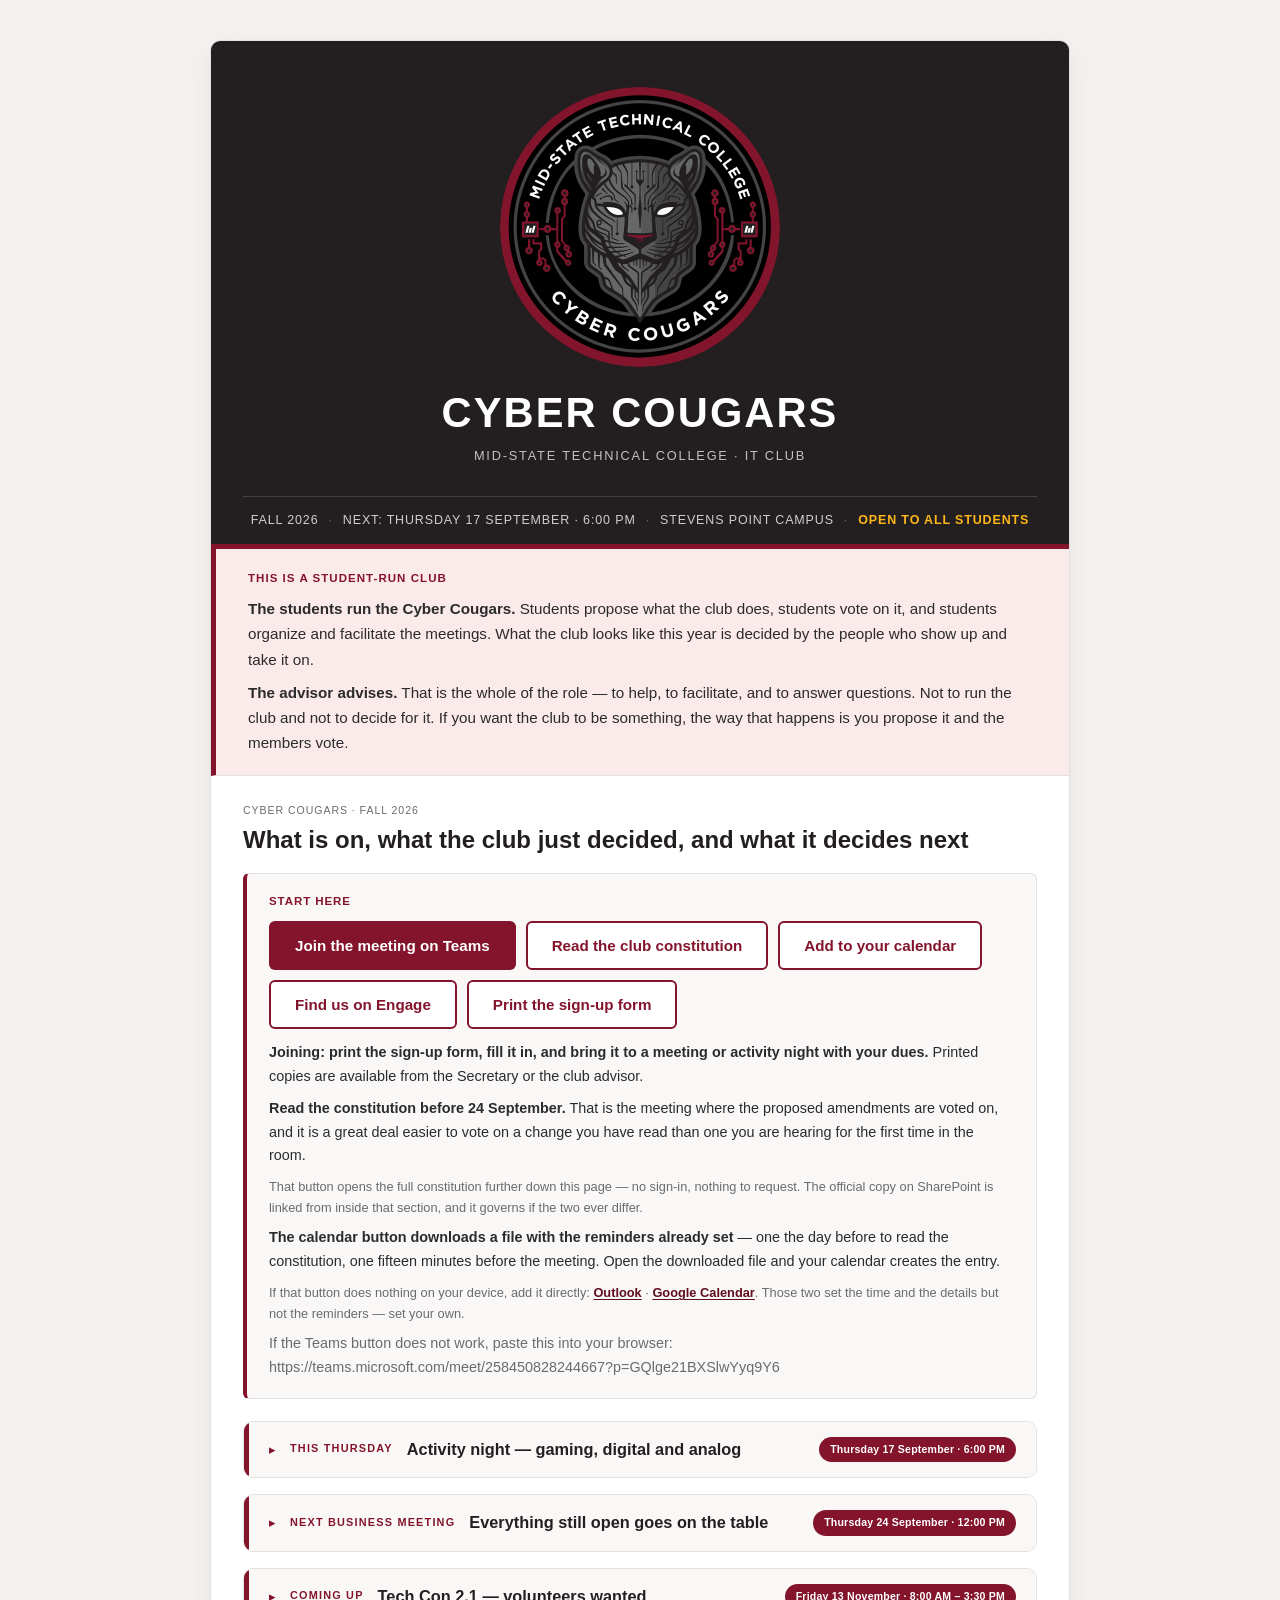
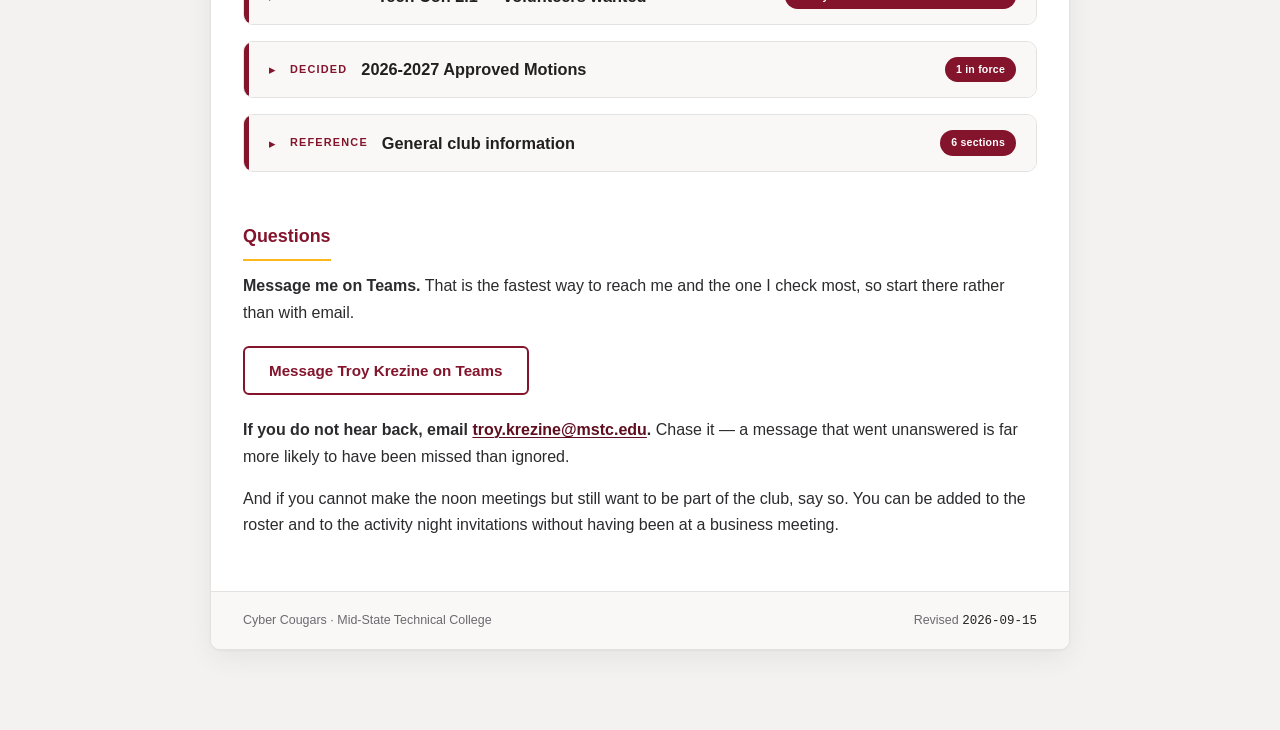
==== index.html @ a0257ff2 "Update Cyber Cougars published files" ====
<!DOCTYPE html>
<html lang="en">
<head>
<meta charset="utf-8">
<meta name="viewport" content="width=device-width, initial-scale=1">
<title>Cyber Cougars &mdash; Fall 2026</title>
<style>
/* ============================================================
     CYBER COUGARS CLUB CSS -- canonical.
     This block is the single source of truth for club document
     styling. Copy it whole into a club document. Do not fork it
     per-document, and never copy CSS or markup out of a finished
     club document -- a shipped announcement is a worked example,
     not a source.

     PART A is lifted verbatim from
     Course_Build_Pipeline/PLATFORM_REFERENCE.html and re-tokenised
     to the club palette. PART B is club-only and has no upstream.
     See CLUB_COMPONENTS.md for what diverged and why.
     ============================================================ */

  /* ---------- PART A -- carried from the platform reference ---------- */

  :root{
    --crimson:#83142C; --crimson-deep:#5E0E1F; --gold:#FDB71A;
    --ink:#231F20; --body:#2b2b2e; --muted:#6a6a70; --line:#e4e2e0;
    --paper:#ffffff; --shell:#f4f2f0; --ok:#2e7d32;
    --grey:#424143;
    --head:Arial, 'Helvetica Neue', Helvetica, sans-serif;
    --txt:Calibri, 'Segoe UI', Candara, 'Trebuchet MS', sans-serif;
  }
  *{box-sizing:border-box;}
  html{-webkit-text-size-adjust:100%;}
  body{margin:0;background:var(--shell);color:var(--body);font-family:var(--txt);font-size:16px;line-height:1.65;padding:40px 20px 80px;}
  .ticket{max-width:860px;margin:0 auto;background:var(--paper);border:1px solid var(--line);border-radius:10px;overflow:hidden;box-shadow:0 1px 2px rgba(0,0,0,.04),0 8px 28px rgba(0,0,0,.06);}

  /* status strip */
  .status-strip{display:flex;flex-wrap:wrap;background:#faf8f6;border-bottom:1px solid var(--line);}
  .status-strip .cell{padding:12px 20px;border-right:1px solid var(--line);flex:1 1 auto;min-width:130px;}
  .status-strip .cell:last-child{border-right:none;}
  .status-strip .label{font-size:.66rem;text-transform:uppercase;letter-spacing:.09em;color:var(--muted);margin-bottom:3px;}
  .status-strip .value{font-family:var(--head);font-weight:500;font-size:.9rem;color:var(--ink);}
  .pill{display:inline-block;background:var(--gold);color:#3a2a00;font-weight:700;font-size:.78rem;padding:2px 10px;border-radius:20px;letter-spacing:.02em;}


  /* subject */
  .subject{padding:26px 32px 6px;}
  .subject .label{font-size:.66rem;text-transform:uppercase;letter-spacing:.09em;color:var(--muted);margin-bottom:6px;}
  .subject h1{font-family:var(--head);font-weight:700;font-size:1.5rem;line-height:1.25;color:var(--ink);margin:0;}


  /* body */
  .body-wrap{padding:8px 32px 36px;}
  .body-wrap p{margin:0 0 16px;}
  .body-wrap h2{font-family:var(--head);font-weight:700;font-size:1.12rem;color:var(--crimson);margin:34px 0 12px;padding-bottom:8px;border-bottom:2px solid var(--gold);display:inline-block;}
  .body-wrap h3{font-family:var(--head);font-weight:700;font-size:1rem;color:var(--ink);margin:22px 0 8px;}

  /* orientation callouts */
  .orient{border:1px solid var(--line);border-left:4px solid var(--gold);border-radius:6px;background:#fffdf8;padding:16px 20px;margin:18px 0;}
  .orient .oh{font-family:var(--head);font-weight:700;color:var(--crimson);font-size:.95rem;margin:0 0 8px;}
  .orient p:last-child{margin-bottom:0;}


  /* heads-up callout (expect-this alert; non-scored) */
  .headsup{border:1px solid #f3e3a3;border-left:4px solid var(--gold);background:#fffaf0;border-radius:6px;padding:14px 18px;margin:16px 0;}
  .headsup .hu-tag{font-family:var(--head);font-weight:700;font-size:.72rem;letter-spacing:.06em;text-transform:uppercase;color:#6b4e00;margin-bottom:6px;}
  .headsup .hu-tag::before{content:"\26A0";margin-right:8px;}
  .headsup p{margin:0;font-size:.95rem;}


  /* references block (APA 7th) — ungraded academic layer rendered AFTER the ticket, outside the fiction (Guided Practical Spec Part 5C) */
  .refs{max-width:860px;margin:20px auto 0;padding:4px 32px 0;}
  .refs .refs-head{font-family:var(--head);font-weight:700;font-size:1rem;color:var(--crimson);margin:0 0 8px;padding-bottom:8px;border-bottom:2px solid var(--gold);display:inline-block;}
  .refs .refs-preface{font-size:.82rem;color:var(--muted);font-style:italic;line-height:1.55;margin:0 0 16px;}
  .refs ul.refs-list{list-style:none;margin:0;padding:0;}
  .refs .refs-list li{font-size:.9rem;color:var(--body);line-height:1.6;margin:0 0 12px;padding-left:1.8em;text-indent:-1.8em;}
  .refs .refs-list li:last-child{margin-bottom:0;}
  .refs .refs-list em{font-style:italic;color:var(--ink);}
  .refs .refs-list a{color:var(--crimson-deep);text-decoration:none;word-break:break-word;}
  .refs .refs-list a:hover{text-decoration:underline;}

  .cyc{border:1px solid var(--line);border-radius:10px;margin:16px 0;overflow:hidden;background:var(--paper);}
  .cyc[open]{box-shadow:0 2px 8px rgba(0,0,0,.07);}
  .cyc-sum{list-style:none;cursor:pointer;display:flex;align-items:center;gap:14px;padding:15px 20px;background:#faf8f6;border-left:5px solid var(--crimson);user-select:none;}
  .cyc-sum::-webkit-details-marker{display:none;}
  .cyc-sum:hover{background:#f2ece8;}
  .cyc[open] .cyc-sum{border-bottom:1px solid var(--line);}
  .cyc-chev{color:var(--crimson);font-size:.8rem;transition:transform .18s ease;flex:0 0 auto;}
  .cyc[open] .cyc-chev{transform:rotate(90deg);}
  .cyc-k{font-family:var(--head);font-weight:700;font-size:.68rem;letter-spacing:.11em;text-transform:uppercase;color:var(--crimson);white-space:nowrap;flex:0 0 auto;}
  .cyc-t{font-family:var(--head);font-weight:700;font-size:1.02rem;color:var(--ink);flex:1 1 auto;line-height:1.3;}
  .cyc-badge{font-family:var(--head);font-weight:700;font-size:.66rem;letter-spacing:.02em;background:var(--crimson);color:#fff;padding:4px 11px;border-radius:20px;white-space:nowrap;flex:0 0 auto;}
  .cyc-az .cyc-sum{border-left-color:var(--crimson);background:#f7eff0;}
  .cyc .cycle-inner{padding:6px 22px 20px;}
  .cyc-controls{display:flex;gap:10px;margin:0 0 16px;}
  .cyc-controls button{font-family:var(--head);font-weight:700;font-size:.75rem;padding:7px 14px;border:1px solid var(--line);background:var(--paper);border-radius:6px;cursor:pointer;color:var(--crimson);}
  .cyc-controls button:hover{background:#faf8f6;}

  .ticket-footer{background:#faf8f6;border-top:1px solid var(--line);padding:18px 32px;font-size:.78rem;color:var(--muted);display:flex;align-items:center;gap:12px;flex-wrap:wrap;}
  .ticket-footer .status-done{color:var(--ok);font-weight:700;font-family:var(--head);}
  .ticket-footer .spacer{margin-left:auto;}

  @media (max-width:560px){
    body{padding:16px 8px 48px;}
    .desk-header{padding:30px 20px 0;}
    .desk-header img.seal{width:200px;height:200px;margin-bottom:18px;}
    .desk-header .desk-name{font-size:1.65rem;}
    .desk-header .desk-sub{letter-spacing:.09em;font-size:.72rem;}
    .desk-rail{margin-top:22px;font-size:.68rem;letter-spacing:.05em;gap:0 7px;}
    .subject,.body-wrap,.ticket-footer,.charter{padding-left:20px;padding-right:20px;}
    .subject h1{font-size:1.25rem;}
    .status-strip .cell{min-width:50%;}
    .actions .a-btns .join{width:100%;text-align:center;}
    .evgrid .ev-cell{flex:1 1 100%;border-right:none;
      border-bottom:1px solid var(--line);}
    .evgrid .ev-cell:last-child{border-bottom:none;}
  }

  /* ---------- PART B -- club-only, no upstream ---------- */

  /* --------------------------------------------------------------
     MASTHEAD -- .desk-header
     DIVERGES FROM THE PLATFORM HEADER. The platform's is a 52px seal
     in a horizontal crimson bar; this one makes the seal the subject.
     The field is --ink because that is the seal's OWN field colour --
     the artwork is drawn to sit on black, and a crimson panel would
     swallow its crimson outer ring (PLATFORM_COMPONENTS.md 3.7 warns
     against exactly that). Crimson returns as the rule beneath.
     -------------------------------------------------------------- */
  .desk-header{display:block;text-align:center;background:var(--ink);color:#fff;
    padding:46px 32px 0;border-bottom:5px solid var(--crimson);}
  .desk-header img.seal{display:block;width:280px;height:280px;max-width:72vw;
    margin:0 auto 24px;background:none;padding:0;border-radius:50%;}
  .desk-header .desk-name{font-family:var(--head);font-weight:700;font-size:2.6rem;
    line-height:1.05;letter-spacing:.05em;text-transform:uppercase;color:#fff;}
  .desk-header .desk-sub{font-size:.8rem;color:rgba(255,255,255,.72);
    letter-spacing:.14em;text-transform:uppercase;margin-top:10px;}

  /* The detail rail. A thin line along the very bottom of the banner --
     the facts are there for the reader who needs them, deliberately
     subordinate to the mark. If a document needs more than four or five
     items here, it wants .status-strip below the banner instead. */
  .desk-rail{margin-top:30px;border-top:1px solid rgba(255,255,255,.15);
    padding:13px 0 14px;display:flex;justify-content:center;align-items:center;
    flex-wrap:wrap;gap:0 10px;font-size:.78rem;letter-spacing:.07em;
    text-transform:uppercase;color:rgba(255,255,255,.78);}
  .desk-rail .r-i{white-space:nowrap;}
  .desk-rail .r-i.hi{color:var(--gold);font-weight:700;}
  .desk-rail .r-sep{color:rgba(255,255,255,.3);}

  /* --------------------------------------------------------------
     CHARTER BAND -- .charter
     The standing statement of what this club is and who decides.
     Sits BETWEEN .status-strip and .subject, so it is the first prose
     in the document -- ahead of the headline, ahead of the links.
     It is not news, it does not change between documents, and that is
     the point: a reader meets it every time.
     Keep it to three or four sentences. A charter band that grows into
     a paragraph stops being read, which defeats it entirely.
     -------------------------------------------------------------- */
  .charter{background:#fbeaea;border-bottom:1px solid var(--line);
    border-left:5px solid var(--crimson);padding:20px 32px;}
  .charter .ch-h{font-family:var(--head);font-weight:700;font-size:.72rem;
    letter-spacing:.09em;text-transform:uppercase;color:var(--crimson);
    margin:0 0 8px;}
  .charter p{margin:0 0 8px;font-size:.95rem;color:var(--body);}
  .charter p:last-child{margin-bottom:0;}

  /* --------------------------------------------------------------
     ACTION PANEL -- .actions
     The two or three links a reader must be able to act on before
     reading anything else. Always the first thing inside .body-wrap.
     -------------------------------------------------------------- */
  .actions{border:1px solid var(--line);border-left:4px solid var(--crimson);
    border-radius:6px;background:#faf8f6;padding:18px 22px;margin:4px 0 22px;}
  .actions .a-h{font-family:var(--head);font-weight:700;font-size:.72rem;
    letter-spacing:.08em;text-transform:uppercase;color:var(--crimson);margin:0 0 10px;}
  .actions .a-btns{display:flex;flex-wrap:wrap;gap:10px;margin-bottom:12px;}
  .actions .a-btns .join{margin:0;}
  .actions p{margin:0 0 8px;font-size:.9rem;}
  .actions p:last-child{margin-bottom:0;}
  .actions a:not(.join){color:var(--crimson-deep);font-weight:600;}
  /* .fine is fine-print PROSE. Do not use .join-url for it -- that class
     carries word-break:break-all for raw URLs and will hyphenate words. */
  .actions .fine{font-size:.8rem;color:var(--muted);}

  /* --------------------------------------------------------------
     LINK BUTTON -- .join, .join.alt
     One primary action per panel. .alt is the outlined secondary.
     -------------------------------------------------------------- */
  .join{display:inline-block;background:var(--crimson);color:#fff;
    font-family:var(--head);font-weight:700;font-size:.95rem;text-decoration:none;
    padding:12px 26px;border-radius:6px;margin:4px 0 6px;}
  .join:hover{background:var(--crimson-deep);}
  .join.alt{background:#fff;color:var(--crimson);border:2px solid var(--crimson);
    padding:10px 24px;}
  .join.alt:hover{background:#fbeaea;}
  .join-url{font-size:.78rem;color:var(--muted);word-break:break-all;margin:6px 0 0;}

  /* --------------------------------------------------------------
     CARRIED-RULE REFINEMENT -- .headsup with more than one paragraph
     The platform's .headsup sets p{margin:0}, which assumes a single
     paragraph. Club callouts often run to two. This restores the gap
     without editing the carried rule above.
     -------------------------------------------------------------- */
  .headsup p{margin:0 0 10px;}
  .headsup p:last-child{margin-bottom:0;}

  /* --------------------------------------------------------------
     BODY LINKS
     Without this, an inline link renders in browser-default blue in the
     middle of a crimson document. .join is excluded because it paints
     itself.
     -------------------------------------------------------------- */
  .body-wrap a:not(.join){color:var(--crimson-deep);font-weight:600;
    text-decoration-thickness:1px;text-underline-offset:2px;}
  .body-wrap a:not(.join):hover{text-decoration:none;}

  /* --------------------------------------------------------------
     PLAIN LISTS IN BODY PROSE
     The platform sheet styles lists only inside .step, which club
     documents do not use. Declared BEFORE .agenda so that component's
     own list rules still win.
     -------------------------------------------------------------- */
  .body-wrap ul,.body-wrap ol{margin:0 0 16px;padding-left:22px;}
  .body-wrap li{margin:6px 0;}

  /* --------------------------------------------------------------
     AGENDA -- .agenda
     A numbered running order. The number is generated, never typed,
     so inserting an item never renumbers the rest by hand.
     -------------------------------------------------------------- */
  /* ⚠ DIRECT CHILDREN ONLY. These were descendant selectors (.agenda li),
     which meant any list nested inside an agenda item -- the amendments
     listed under an item, for instance -- got the numbered card treatment and
     kept incrementing the counter, so a four-item agenda rendered items
     numbered 2,3,4,5 with the badge sitting on top of the text. Found in the
     live page 2026-09-15. Keep the > combinator. */
  .agenda{list-style:none;margin:0;padding:0;counter-reset:ag;}
  .agenda > li{position:relative;padding:14px 18px 14px 58px;margin:0 0 10px;
    border:1px solid var(--line);border-left:4px solid var(--crimson);
    border-radius:6px;background:#fff;counter-increment:ag;}
  .agenda > li::before{content:counter(ag);position:absolute;left:16px;top:14px;
    width:26px;height:26px;border-radius:50%;background:var(--crimson);color:#fff;
    font-family:var(--head);font-weight:700;font-size:.85rem;
    display:flex;align-items:center;justify-content:center;}
  .agenda .ag-t{font-family:var(--head);font-weight:700;color:var(--ink);
    font-size:.98rem;display:block;margin-bottom:3px;}
  .agenda .ag-d{font-size:.9rem;color:var(--body);}

  /* --------------------------------------------------------------
     MOTION -- .motion
     A question genuinely open to a vote. The heavy border is the
     signal: this is not settled. NEVER use it for something already
     decided -- that is what .orient and .headsup are for.
     .m-figs is optional and only for a before/after figure pair.
     -------------------------------------------------------------- */
  .motion{border:2px solid var(--crimson);border-radius:8px;background:#fff;
    padding:18px 20px;margin:18px 0;}
  .motion .m-tag{font-family:var(--head);font-weight:700;font-size:.72rem;
    letter-spacing:.08em;text-transform:uppercase;color:var(--crimson);margin-bottom:8px;}
  .motion .m-title{font-family:var(--head);font-weight:700;font-size:1rem;
    color:var(--ink);margin:0 0 6px;}
  /* The before/after figure pair is NOT scoped to .motion. It was, and the
     moment the same pair rendered inside an agenda item's fold the rules
     stopped applying -- the figures stacked, and the arrow landed on its own
     line above an unstyled caption. A figure pair is a figure pair wherever
     it sits. Found in the live page 2026-09-15. */
  .m-figs{display:flex;align-items:center;gap:14px;flex-wrap:wrap;margin:10px 0 12px;}
  .m-fig{font-family:var(--head);font-weight:700;font-size:1.45rem;color:var(--ink);}
  .m-fig small{display:block;font-size:.62rem;font-weight:700;letter-spacing:.09em;
    text-transform:uppercase;color:var(--muted);margin-top:2px;}
  .m-arrow{font-size:1.2rem;color:var(--crimson);font-weight:700;}
  .motion p{margin:0 0 10px;font-size:.95rem;}
  .motion p:last-child{margin-bottom:0;}

  /* --------------------------------------------------------------
     EVENT -- .event / .evgrid
     An external event the club attends. The grid is what/when/where
     at a glance; the prose below it carries the club's position on
     cost, travel and conflicts.
     -------------------------------------------------------------- */
  .event{border:1px solid var(--line);border-top:4px solid var(--crimson);
    border-radius:8px;background:#fff;padding:20px 22px;margin:18px 0;}
  .event .ev-kicker{font-family:var(--head);font-weight:700;font-size:.66rem;
    letter-spacing:.09em;text-transform:uppercase;color:var(--crimson);margin-bottom:6px;}
  .event .ev-title{font-family:var(--head);font-weight:700;font-size:1.1rem;
    color:var(--ink);margin:0 0 4px;}
  .event p{margin:0 0 10px;font-size:.95rem;}
  .event p:last-child{margin-bottom:0;}
  .evgrid{display:flex;flex-wrap:wrap;gap:0;margin:14px 0 12px;
    border:1px solid var(--line);border-radius:6px;overflow:hidden;}
  .evgrid .ev-cell{flex:1 1 170px;padding:12px 16px;border-right:1px solid var(--line);
    background:#faf8f6;}
  .evgrid .ev-cell:last-child{border-right:none;}
  .evgrid .ev-lab{font-size:.66rem;text-transform:uppercase;letter-spacing:.09em;
    color:var(--muted);margin-bottom:3px;}
  .evgrid .ev-val{font-family:var(--head);font-weight:500;font-size:.9rem;
    color:var(--ink);line-height:1.45;}

  /* --------------------------------------------------------------
     GOVERNING TEXT -- .toc / .art / .sec
     For a document that is READ OUT OF ORDER: a constitution, a
     policy, a set of by-laws. The jump links are legitimate here
     precisely because the reader arrives looking for one clause and
     leaves again -- the round-trip case. Never use .toc in a document
     meant to be read start to finish.
     -------------------------------------------------------------- */
  .toc{border:1px solid var(--line);border-radius:8px;background:#faf8f6;
    padding:18px 22px;margin:18px 0 26px;}
  .toc .toc-h{font-family:var(--head);font-weight:700;font-size:.72rem;
    letter-spacing:.09em;text-transform:uppercase;color:var(--crimson);margin:0 0 10px;}
  .toc ol{margin:0;padding-left:20px;columns:2;column-gap:28px;font-size:.92rem;}
  .toc li{margin:5px 0;break-inside:avoid;}
  .toc a{color:var(--crimson-deep);font-weight:600;text-decoration:none;}
  .toc a:hover{text-decoration:underline;}

  .art{border-top:2px solid var(--crimson);padding-top:6px;margin:34px 0 0;}
  .art > h2{font-family:var(--head);font-weight:700;font-size:1.12rem;
    color:var(--crimson);margin:12px 0 4px;padding:0;border:none;display:block;}
  .art > .art-sub{font-size:.8rem;color:var(--muted);margin:0 0 14px;}

  .sec{border-left:3px solid var(--line);padding:2px 0 2px 16px;margin:0 0 16px;}
  .sec .sec-h{font-family:var(--head);font-weight:700;font-size:.95rem;
    color:var(--ink);margin:0 0 5px;}
  .sec p{margin:0 0 9px;font-size:.95rem;}
  .sec p:last-child,.sec ol:last-child,.sec ul:last-child{margin-bottom:0;}
  .sec ol,.sec ul{margin:0 0 9px;padding-left:22px;font-size:.95rem;}
  .sec li{margin:5px 0;}

  /* --------------------------------------------------------------
     HIERARCHICAL DISCLOSURE -- .cyc nesting and controls
     .cyc itself is carried from the platform sheet above. What is
     club-only is the SECOND level (.cyc .cyc) and the expand/collapse
     controls.

     ⚠ WHY THE CONTROLS ARE NOT OPTIONAL ON A REFERENCE DOCUMENT:
     browser find-in-page does not search inside a closed <details>.
     A reader hunting for "quorum" in a collapsed constitution finds
     nothing and concludes it is not there. "Open everything" is what
     makes Ctrl+F work, and it is also what makes the page printable.
     -------------------------------------------------------------- */
  .cyc .cyc{margin:12px 0;border-radius:8px;}
  .cyc .cyc > .cyc-sum{padding:11px 16px;border-left-width:4px;background:#fff;}
  .cyc .cyc > .cyc-sum:hover{background:#faf8f6;}
  .cyc .cyc .cyc-t{font-size:.95rem;}
  .cyc .cyc .cyc-k{font-size:.62rem;}
  .cyc .cyc .cycle-inner{padding:4px 18px 14px;}
  .cyc[open] > .cyc-sum .cyc-t{color:var(--crimson);}

  .cyc-controls{display:flex;gap:10px;margin:0 0 16px;flex-wrap:wrap;}
  .cyc-controls button{font-family:var(--head);font-weight:700;font-size:.75rem;
    padding:8px 15px;border:1px solid var(--line);background:var(--paper);
    border-radius:6px;cursor:pointer;color:var(--crimson);}
  .cyc-controls button:hover{background:#fbeaea;border-color:var(--crimson);}
  .cyc-controls .cc-note{font-size:.78rem;color:var(--muted);align-self:center;}

  /* --------------------------------------------------------------
     COLLAPSIBLE -- .fold
     Native <details>/<summary>. No JavaScript, so it survives a
     Blackboard paste and works with a keyboard and a screen reader
     for free. Use it for material a reader needs occasionally, not
     for anything they must not miss -- collapsed content is content
     most people will never open.
     -------------------------------------------------------------- */
  .fold{border:1px solid var(--line);border-left:4px solid var(--crimson);
    border-radius:6px;background:#faf8f6;margin:18px 0;overflow:hidden;}
  .fold > summary{cursor:pointer;list-style:none;padding:14px 20px;
    font-family:var(--head);font-weight:700;font-size:.98rem;color:var(--crimson);
    display:flex;align-items:center;gap:10px;}
  .fold > summary::-webkit-details-marker{display:none;}
  .fold > summary::before{content:"▸";display:inline-block;font-size:.8rem;
    transition:transform .12s ease;flex:0 0 auto;}
  .fold[open] > summary::before{transform:rotate(90deg);}
  .fold > summary:hover{background:#fbeaea;}
  .fold > summary .f-note{font-family:var(--txt);font-weight:400;font-size:.82rem;
    color:var(--muted);margin-left:auto;text-align:right;}
  .fold .fold-body{padding:4px 20px 18px;border-top:1px solid var(--line);}
  .fold .fold-body > *:first-child{margin-top:12px;}
  .fold .fold-body > *:last-child{margin-bottom:0;}
  .fold .fold-body h4{font-family:var(--head);font-weight:700;font-size:.92rem;
    color:var(--ink);margin:18px 0 6px;}
  .fold .fold-body p{margin:0 0 10px;font-size:.94rem;}
  .fold .fold-body ol,.fold .fold-body ul{margin:0 0 12px;padding-left:22px;
    font-size:.94rem;}
  .fold .fold-body li{margin:5px 0;}

  /* --------------------------------------------------------------
     DATE TABLE -- .dates
     A published schedule. The "no meeting" rows are deliberately NOT
     hidden: a reader needs to see that a date was considered and
     ruled out, or they will assume the schedule is incomplete and
     turn up. The reason column is what stops that question recurring.
     -------------------------------------------------------------- */
  .dates{width:100%;border-collapse:collapse;margin:14px 0;font-size:.92rem;}
  .dates th,.dates td{border:1px solid var(--line);padding:8px 11px;text-align:left;
    vertical-align:top;}
  .dates th{background:#faf8f6;font-family:var(--head);font-weight:700;color:var(--ink);
    font-size:.8rem;letter-spacing:.03em;}
  .dates td.d-when{font-family:var(--head);font-weight:700;color:var(--ink);
    white-space:nowrap;}
  .dates tr.off td{color:var(--muted);background:#faf8f6;}
  .dates tr.off td.d-when{font-weight:400;text-decoration:line-through;
    color:var(--muted);}
  .dates .d-tag-on{font-family:var(--head);font-weight:700;font-size:.68rem;
    letter-spacing:.06em;text-transform:uppercase;color:var(--crimson);}
  .dates .d-tag-off{font-family:var(--head);font-weight:700;font-size:.68rem;
    letter-spacing:.06em;text-transform:uppercase;color:var(--muted);}
  .dates caption{caption-side:bottom;text-align:left;font-size:.8rem;
    color:var(--muted);padding-top:8px;}
  .dates-wrap{overflow-x:auto;}

  /* --------------------------------------------------------------
     SCHEDULE -- .when-list
     A short recurring pattern. Not a calendar: if it needs more than
     about five rows it wants a table, not this.
     -------------------------------------------------------------- */
  .when-list{list-style:none;margin:0;padding:0;}
  .when-list li{padding:9px 0;border-bottom:1px solid var(--line);font-size:.95rem;}
  .when-list li:last-child{border-bottom:none;}
  .when-list .wl-d{font-family:var(--head);font-weight:700;color:var(--ink);}

  /* --------------------------------------------------------------
     PROVENANCE -- .rev  (PLATFORM_COMPONENTS.md 3.5)
     The <time datetime> element is the point, not decoration.
     Bump on CONTENT change, never on a rebuild.
     -------------------------------------------------------------- */
  .ticket-footer .rev{margin:0;color:var(--muted);font-size:.78rem;}
  .ticket-footer .rev time{color:var(--ink);font-family:Consolas,'Courier New',monospace;}

  /* --------------------------------------------------------------
     AMENDMENT HISTORY -- .am-*
     The record of every proposed constitutional change and what
     happened to it. Rendered by amendments_data.py into BOTH the
     constitution reference and the combined kickoff document.

     WHY THE OUTCOME BADGES DIFFER IN WEIGHT: a passed amendment is
     part of the governing document now, a failed one never took
     effect, and a pending one is still a proposal. Reading those as
     the same thing is the mistake this record exists to prevent, so
     they must not look the same at a glance.
     -------------------------------------------------------------- */
  .cyc-badge.am-pass{background:var(--crimson-deep);color:#fff;}
  .cyc-badge.am-fail{background:transparent;color:var(--muted);
    border:1px solid var(--line);padding:3px 10px;}
  .cyc-badge.am-pend{background:var(--gold);color:#3a2a00;}

  /* The procedural facts. Quorum and notice decide whether a vote was
     valid at all (Article V S3, Article X S2), so they sit above the
     text rather than in a footnote. */
  .am-row{display:flex;gap:12px;align-items:baseline;padding:6px 0;
    border-bottom:1px solid var(--line);font-size:.9rem;}
  .am-row:last-of-type{border-bottom:none;margin-bottom:10px;}
  .am-k{font-family:var(--head);font-weight:700;font-size:.68rem;
    letter-spacing:.06em;text-transform:uppercase;color:var(--muted);
    flex:0 0 88px;}
  .am-v{color:var(--body);}

  /* Before / after wording. The old text is quoted, the new text is
     marked -- a reader must never have to guess which is which. */
  .am-text{border-left:3px solid var(--line);background:#faf8f6;
    padding:10px 14px;margin:12px 0;border-radius:0 4px 4px 0;}
  .am-text.am-new{border-left-color:var(--crimson);background:#fdf7f8;}
  .am-text p{margin:0;font-size:.93rem;}
  .am-t-h{font-family:var(--head);font-weight:700;font-size:.68rem;
    letter-spacing:.06em;text-transform:uppercase;color:var(--muted);
    margin-bottom:5px;}
  .am-text.am-new .am-t-h{color:var(--crimson);}

  /* .fine is scoped to .actions elsewhere; the fold body needs it too. */
  .fold-body .fine{font-size:.8rem;color:var(--muted);}
  /* A gap in the record, shown rather than hidden. The club has never minuted
     to the standard the constitution implies, and an entry that silently omits
     quorum reads as though quorum was fine. "Not recorded" is the honest
     answer and must look different from an answer. */
  .am-gap{color:var(--muted);font-style:italic;}

  /* --------------------------------------------------------------
     APPROVED MOTION -- .amot
     An ordinary motion the members have PASSED, in the running list
     that grows through the year.

     WHY IT IS NOT .motion: that heavy crimson border means "the club
     has not settled this". A decision wearing it teaches readers to
     stop reading the difference, and the difference between an open
     question and a settled one is the thing these documents exist to
     keep straight.

     It carries the same .am-row facts as the amendment history --
     when, on what authority, what it changed -- because a reader
     asking "does this still stand" is asking the same question of
     both.

     .amot.am-off is a motion later rescinded or superseded. It STAYS
     on the page, greyed and struck, because a club that deletes the
     decisions it reversed forgets that it ever changed its mind, and
     the next person proposes the same thing again.
     -------------------------------------------------------------- */
  .amot{border:1px solid var(--line);border-left:4px solid var(--crimson-deep);
    border-radius:0 6px 6px 0;background:var(--paper);padding:16px 20px;margin:14px 0;}
  .amot .amot-h{display:flex;flex-wrap:wrap;gap:4px 12px;align-items:baseline;
    margin-bottom:10px;}
  .amot .amot-t{font-family:var(--head);font-weight:700;font-size:1rem;color:var(--ink);}
  .amot .amot-d{font-size:.7rem;font-weight:700;letter-spacing:.07em;
    text-transform:uppercase;color:var(--muted);}
  .amot p{margin:0 0 10px;font-size:.95rem;}
  .amot p:last-child{margin-bottom:0;}
  .amot.am-off{border-left-color:var(--line);background:#faf8f6;}
  .amot.am-off .amot-t{color:var(--muted);text-decoration:line-through;}

  /* --------------------------------------------------------------
     IN-PAGE BUILDER -- .dlog
     LIFTED from Course_Build_Pipeline PLATFORM_REFERENCE.html
     (PLATFORM_COMPONENTS.md 3.1), token-swapped maroon -> crimson.

     Fill the fields -> press Build -> get a clean text block -> copy
     it out. Nothing to download, nothing to upload, no attachment.

     THREE BINDING RULES, inherited and not negotiable:
       1. Output is plain "Label: value" lines. NEVER aligned columns
          -- a proportional font destroys alignment on paste.
       2. Placeholders are INSTRUCTIONS, never examples. An example
          gets copied through as if it were real.
       3. Copy uses execCommand('copy') FIRST, then
          navigator.clipboard, then manual select. The modern API
          silently fails on file://, which is how these get opened.
     -------------------------------------------------------------- */
  .dlog{border:1px solid var(--line);border-left:4px solid var(--crimson);
    border-radius:8px;background:#faf8f6;padding:18px 22px;margin:18px 0;}
  .dlog-head{font-family:var(--head);font-weight:700;color:var(--crimson);
    font-size:1rem;margin-bottom:6px;}
  .dlog-intro{font-size:.93rem;margin:0 0 14px;}
  .dlog-q{display:block;font-family:var(--head);font-weight:700;font-size:.9rem;
    color:var(--ink);margin:15px 0 5px;}
  .dlog-in{width:100%;font-family:var(--txt);font-size:.95rem;padding:9px 11px;
    border:1px solid var(--line);border-radius:6px;background:#fff;
    color:var(--body);box-sizing:border-box;}
  select.dlog-in{cursor:pointer;}
  .dlog-btn{font-family:var(--head);font-weight:700;font-size:.85rem;
    background:var(--crimson);color:#fff;border:none;border-radius:6px;
    padding:10px 20px;margin:16px 8px 0 0;cursor:pointer;}
  .dlog-btn:hover{background:var(--crimson-deep);}
  .dlog-btn-alt{background:#fff;color:var(--crimson);
    border:1px solid var(--crimson);}
  .dlog-btn-alt:hover{background:#f2ece8;}
  .dlog-out{width:100%;margin-top:14px;
    font-family:'Consolas','SFMono-Regular',Menlo,monospace;font-size:.85rem;
    line-height:1.6;padding:12px 14px;border:1px solid var(--line);
    border-radius:6px;background:#fff;color:var(--ink);box-sizing:border-box;}
  .dlog-note{font-size:.88rem;font-weight:700;margin:9px 0 0;min-height:1.1em;}
  .dlog-sec{font-family:var(--head);font-weight:700;font-size:.8rem;
    letter-spacing:.06em;text-transform:uppercase;color:var(--crimson);
    margin:18px 0 2px;border-bottom:1px solid var(--line);padding-bottom:5px;}

  @media print{
    .dlog-btn,.dlog-btn-alt{display:none;}
    .dlog-in,.dlog-out{border:1px solid var(--ink);}
  }
</style>
</head>
<body>

<div class="ticket">

  <div class="desk-header">
    <img class="seal" src="[data-uri]"
         alt="Cyber Cougars club seal">
    <div class="desk-name">Cyber Cougars</div>
    <div class="desk-sub">Mid-State Technical College &middot; IT Club</div>

    <div class="desk-rail">
      <span class="r-i">Fall 2026</span>
      <span class="r-sep">&middot;</span>
      <span class="r-i">Next: Thursday 17 September &middot; 6:00 PM</span>
      <span class="r-sep">&middot;</span>
      <span class="r-i">Stevens Point campus</span>
      <span class="r-sep">&middot;</span>
      <span class="r-i hi">Open to all students</span>
    </div>
  </div>


  <div class="charter">
    <p class="ch-h">This is a student-run club</p>
    <p><strong>The students run the Cyber Cougars.</strong> Students propose what the
    club does, students vote on it, and students organize and facilitate the meetings.
    What the club looks like this year is decided by the people who show up and take
    it on.</p>
    <p><strong>The advisor advises.</strong> That is the whole of the role &mdash; to
    help, to facilitate, and to answer questions. Not to run the club and not to decide
    for it. If you want the club to be something, the way that happens is you propose
    it and the members vote.</p>
  </div>

  <div class="subject">
    <div class="label">Cyber Cougars &middot; Fall 2026</div>
    <h1>What is on, what the club just decided, and what it decides next</h1>
  </div>

  <div class="body-wrap">

      <div class="actions">
        <p class="a-h">Start here</p>
        <div class="a-btns">
          <a class="join"
             href="https://teams.microsoft.com/meet/258450828244667?p=GQlge21BXSlwYyq9Y6"
             target="_blank" rel="noopener">Join the meeting on Teams</a>
          <a class="join alt" href="#ref-constitution">Read the club
             constitution</a>
          <a class="join alt" href="[data-uri]"
           download="Cyber Cougars Business Meeting.ics">Add to your calendar</a>
        <a class="join alt" href="https://mstc.campuslabs.com/engage/organization/it"
             target="_blank" rel="noopener">Find us on Engage</a>
          <a class="join alt" href="[data-uri]"
             download="Cyber Cougars Member Sign-up Form.pdf">Print the sign-up form</a>
        </div>
        <p><strong>Joining: print the sign-up form, fill it in, and bring it to a
        meeting or activity night with your dues.</strong> Printed copies are available from
        the Secretary or the club advisor.</p>
        <p><strong>Read the constitution before 24 September.</strong> That is
        the meeting where the proposed amendments are voted on, and it is a great
        deal easier to vote on a change you have read than one you are hearing for
        the first time in the room.</p>

        <p class="fine">That button opens the full constitution further down this page
        &mdash; no sign-in, nothing to request. The official copy on SharePoint is linked
        from inside that section, and it governs if the two ever differ.</p>
        <p><strong>The calendar button downloads a file with the reminders already set</strong>
        &mdash; one the day before to read the constitution, one fifteen minutes before the
        meeting. Open the downloaded file and your calendar creates the entry.</p>
        <p class="fine">If that button does nothing on your device, add it directly:
        <a href="https://outlook.office.com/calendar/0/deeplink/compose?path=%2Fcalendar%2Faction%2Fcompose&rru=addevent&subject=Cyber+Cougars+-+Fall+2026+Business+Meeting&startdt=2026-09-10T12%3A00%3A00-05%3A00&enddt=2026-09-10T13%3A00%3A00-05%3A00&location=Microsoft+Teams&body=First+business+meeting+of+the+year.+Agenda%3A+constitution+amendments%2C+officer+nominations%2C+activity+planning%2C+and+a+vote+on+refreshments.%0AConstitution+amendments+are+DISCUSSED+at+this+meeting+and+VOTED+on+Sept+24+-%0AArticle+X+requires+five+days+notice+before+an+amendment+vote.%0A%0AJoin+on+Teams%3A+https%3A%2F%2Fteams.microsoft.com%2Fmeet%2F258450828244667%3Fp%3DGQlge21BXSlwYyq9Y6%0A%0ARead+the+club+constitution+before+the+meeting+-+the+first+item+is+a+discussion+of+amendments+to+it%2C+and+it+defines+%27membership+in+good+standing%27%2C+which+is+recorded+on+your+Mid-State+transcript." target="_blank" rel="noopener">Outlook</a> &middot;
        <a href="https://calendar.google.com/calendar/render?action=TEMPLATE&text=Cyber+Cougars+-+Fall+2026+Business+Meeting&dates=20260910T170000Z%2F20260910T180000Z&location=Microsoft+Teams&details=First+business+meeting+of+the+year.+Agenda%3A+constitution+amendments%2C+officer+nominations%2C+activity+planning%2C+and+a+vote+on+refreshments.%0AConstitution+amendments+are+DISCUSSED+at+this+meeting+and+VOTED+on+Sept+24+-%0AArticle+X+requires+five+days+notice+before+an+amendment+vote.%0A%0AJoin+on+Teams%3A+https%3A%2F%2Fteams.microsoft.com%2Fmeet%2F258450828244667%3Fp%3DGQlge21BXSlwYyq9Y6%0A%0ARead+the+club+constitution+before+the+meeting+-+the+first+item+is+a+discussion+of+amendments+to+it%2C+and+it+defines+%27membership+in+good+standing%27%2C+which+is+recorded+on+your+Mid-State+transcript." target="_blank" rel="noopener">Google Calendar</a>.
        Those two set the time and the details but not the reminders &mdash; set your
        own.</p>
      <p class="join-url">If the Teams button does not work, paste this into your
        browser:<br>https://teams.microsoft.com/meet/258450828244667?p=GQlge21BXSlwYyq9Y6</p>
      </div>

      <details class="cyc" id="ev-activity">
        <summary class="cyc-sum">
          <span class="cyc-chev">&#9656;</span>
          <span class="cyc-k">This Thursday</span>
          <span class="cyc-t">Activity night &mdash; gaming, digital and analog</span>
          <span class="cyc-badge">Thursday 17 September &middot; 6:00 PM</span>
        </summary>
        <div class="cycle-inner">

          <div class="evgrid">
            <div class="ev-cell"><div class="ev-lab">When</div><div class="ev-val">Thursday 17 September<br>6:00 PM</div></div>
            <div class="ev-cell"><div class="ev-lab">Where</div><div class="ev-val">Stevens Point campus<br>Meet by room SP323</div></div>
            <div class="ev-cell"><div class="ev-lab">Food</div><div class="ev-val">Pizza and drinks<br>Covered by the club</div></div>
            <div class="ev-cell"><div class="ev-lab">Also on</div><div class="ev-val">Officer nominations<br>All four seats</div></div>
          </div>

          <p><a class="join" href="https://mstc.campuslabs.com/engage/event/12762807" target="_blank" rel="noopener">RSVP for this one on Engage</a></p>
          <p class="join-url">If that button does not work, paste this into your browser:<br>https://mstc.campuslabs.com/engage/event/12762807</p>

          <p><strong>Officer nominations open, for all four seats.</strong> President, Vice-President, Secretary and Treasurer are all vacant. Anyone can be nominated, including yourself; a nomination needs a second, and it only counts if the person accepts. <strong>This activity night and the business meeting on 24 September are the two sittings for nominations</strong> &mdash; what happens after that is on the officer item in the agenda below.</p>
          <p><strong>Bring what you want to play.</strong> Consoles, handhelds, controllers, laptops, board games, card games. The night runs on what people carry through the door &mdash; the club does not own a games library yet, so a night nobody brings anything to is a night of sitting around.</p>
          <p><strong>Please RSVP &mdash; the button above goes straight to it.</strong> The pizza order is sized from the RSVP count, so an RSVP is the difference between there being enough and there not being. Change it if your plans change; that is what it is for.</p>
          <p><strong>You do not have to be a member to come.</strong> No dues, no sign-up, and you do not have to be an IT student. Come and see what the club is.</p>
          <details class="fold">
            <summary>See all activity nights<span class="f-note">14 scheduled &middot;
            5 Thursdays the club cannot meet &middot; through May 2027</span></summary>
            <div class="fold-body">

              <p>Dates marked <strong>no meeting</strong> are shown rather than dropped, so you
              can see the date was considered and why it is out &mdash; each one is a college
              closure or falls outside the semester, checked against the
              <a href="https://www.mstc.edu/academic-calendar" target="_blank"
              rel="noopener">Mid-State academic calendar</a>. If the college moves a date, this
              table will not know.</p>

              <div class="dates-wrap">
                <table class="dates">
                  <thead><tr><th>Date</th><th>Time</th><th>Notes</th></tr></thead>
                  <tbody>
              <tr>
                <td class="d-when">Thu 17 Sep 2026</td>
                <td><span class="d-tag-on">6:00 PM</span></td>
                <td>Fall 2026 activity night</td>
              </tr>
              <tr>
                <td class="d-when">Thu 1 Oct 2026</td>
                <td><span class="d-tag-on">6:00 PM</span></td>
                <td>Fall 2026 activity night</td>
              </tr>
              <tr>
                <td class="d-when">Thu 15 Oct 2026</td>
                <td><span class="d-tag-on">6:00 PM</span></td>
                <td>Fall 2026 activity night</td>
              </tr>
              <tr>
                <td class="d-when">Thu 29 Oct 2026</td>
                <td><span class="d-tag-on">6:00 PM</span></td>
                <td>Fall 2026 activity night</td>
              </tr>
              <tr>
                <td class="d-when">Thu 12 Nov 2026</td>
                <td><span class="d-tag-on">6:00 PM</span></td>
                <td>Fall 2026 activity night</td>
              </tr>
              <tr class="off">
                <td class="d-when">Thu 26 Nov 2026</td>
                <td><span class="d-tag-off">No meeting</span></td>
                <td>Fall Recess &mdash; college closed Nov 25&ndash;27</td>
              </tr>
              <tr>
                <td class="d-when">Thu 10 Dec 2026</td>
                <td><span class="d-tag-on">6:00 PM</span></td>
                <td>Fall 2026 activity night</td>
              </tr>
              <tr class="off">
                <td class="d-when">Thu 24 Dec 2026</td>
                <td><span class="d-tag-off">No meeting</span></td>
                <td>Winter Recess &mdash; college closed</td>
              </tr>
              <tr class="off">
                <td class="d-when">Thu 7 Jan 2027</td>
                <td><span class="d-tag-off">No meeting</span></td>
                <td>Between semesters &mdash; the semester ended Dec 16 and the next starts Jan 25</td>
              </tr>
              <tr class="off">
                <td class="d-when">Thu 21 Jan 2027</td>
                <td><span class="d-tag-off">No meeting</span></td>
                <td>Between semesters &mdash; the semester ended Dec 16 and the next starts Jan 25</td>
              </tr>
              <tr>
                <td class="d-when">Thu 4 Feb 2027</td>
                <td><span class="d-tag-on">6:00 PM</span></td>
                <td>Spring 2027 activity night</td>
              </tr>
              <tr>
                <td class="d-when">Thu 18 Feb 2027</td>
                <td><span class="d-tag-on">6:00 PM</span></td>
                <td>Spring 2027 activity night</td>
              </tr>
              <tr>
                <td class="d-when">Thu 4 Mar 2027</td>
                <td><span class="d-tag-on">6:00 PM</span></td>
                <td>Spring 2027 activity night</td>
              </tr>
              <tr>
                <td class="d-when">Thu 18 Mar 2027</td>
                <td><span class="d-tag-on">6:00 PM</span></td>
                <td>Spring 2027 activity night</td>
              </tr>
              <tr>
                <td class="d-when">Thu 1 Apr 2027</td>
                <td><span class="d-tag-on">6:00 PM</span></td>
                <td>Spring 2027 activity night</td>
              </tr>
              <tr>
                <td class="d-when">Thu 15 Apr 2027</td>
                <td><span class="d-tag-on">6:00 PM</span></td>
                <td>Spring 2027 activity night</td>
              </tr>
              <tr>
                <td class="d-when">Thu 29 Apr 2027</td>
                <td><span class="d-tag-on">6:00 PM</span></td>
                <td>Spring 2027 activity night</td>
              </tr>
              <tr>
                <td class="d-when">Thu 13 May 2027</td>
                <td><span class="d-tag-on">6:00 PM</span></td>
                <td>Spring 2027 activity night</td>
              </tr>
              <tr class="off">
                <td class="d-when">Thu 27 May 2027</td>
                <td><span class="d-tag-off">No meeting</span></td>
                <td>May 19 was the last day of the semester</td>
              </tr>
                  </tbody>
                </table>
              </div>

            </div>
          </details>

        </div>
      </details>

      <details class="cyc" id="ev-business">
        <summary class="cyc-sum">
          <span class="cyc-chev">&#9656;</span>
          <span class="cyc-k">Next business meeting</span>
          <span class="cyc-t">Everything still open goes on the table</span>
          <span class="cyc-badge">Thursday 24 September &middot; 12:00 PM</span>
        </summary>
        <div class="cycle-inner">

          <div class="evgrid">
            <div class="ev-cell"><div class="ev-lab">When</div><div class="ev-val">Thursday 24 September<br>12:00 PM</div></div>
            <div class="ev-cell"><div class="ev-lab">Where</div><div class="ev-val">Microsoft Teams<br>Link at the top of this page</div></div>
            <div class="ev-cell"><div class="ev-lab">On the table</div><div class="ev-val">Everything the club<br>has not decided</div></div>
          </div>

          <p><strong>Every open question the club has is on this agenda</strong> &mdash; the running order below is all of them. Some are decided at this meeting and some are only discussed; each item says which.</p>
          <p><strong>Read the constitution before you come.</strong> The link is at the top of this page, and a proposal people have already read gets a fairer hearing than one heard for the first time in the room. Each item below opens to the detail behind it.</p>
          <ol class="agenda">
            <li>
              <span class="ag-t">Article II, Section 2 &mdash; Raise dues from $5.00 to $10.00 per semester</span>
              <span class="ag-d"><strong>Decided at this meeting.</strong> Replace $5.00 with $10.00 per semester.</span>
              <details class="fold">
                <summary>What this is about<span class="f-note">Two-thirds majority (Article X &sect;1) &middot; notice given 2026-09-07</span></summary>
                <div class="fold-body">
                  <div class="m-figs">
                    <div class="m-fig">$5.00<small>Current, per semester</small></div>
                    <div class="m-arrow">&rarr;</div>
                    <div class="m-fig">$10.00<small>Proposed, per semester</small></div>
                  </div>
                  <p><strong>The problem.</strong> The dues figure is written into the constitution, so changing it is an amendment rather than an ordinary vote. Raising it needs two-thirds and five days' notice like any other change to the document.</p>
                  <p><strong>Proposed.</strong> Replace the figure. $5.00 becomes $10.00 per semester, and nothing else in the section changes.</p>
                  <div class="am-text">
                    <div class="am-t-h">As it reads now</div>
                    <p>Dues shall be $5.00 per calendar school semester.</p>
                  </div>
                  <div class="am-text am-new">
                    <div class="am-t-h">As proposed</div>
                    <p>Dues shall be $10.00 per calendar school semester.</p>
                  </div>
                  <p class="fine">The procedural record for this one &mdash; when notice went out, how it was voted, and the reasoning behind it &mdash; is in the <a href="#amendments">amendment history</a>.</p>
                </div>
              </details>
            </li>
            <li>
              <span class="ag-t">Article VII, Section 1 &mdash; Correct the article reference for officers</span>
              <span class="ag-d"><strong>Decided at this meeting.</strong> Change one numeral: “Article II” becomes “Article III”.</span>
              <details class="fold">
                <summary>What this is about<span class="f-note">Two-thirds majority (Article X &sect;1) &middot; notice given 2026-09-07</span></summary>
                <div class="fold-body">
                  <p><strong>The problem.</strong> The clause requires funds to be ratified by “officers as listed in Article II”. Article II is Membership and Dues; officers are Article III. The clause as written points at the wrong article.</p>
                  <p><strong>Proposed.</strong> Change one numeral: “Article II” becomes “Article III”, so the clause points at the article that actually lists the officers. Nothing about how the club works changes &mdash; spending is already ratified the way the clause intends.</p>
                  <div class="am-text">
                    <div class="am-t-h">As it reads now</div>
                    <p>Funds allocated for club events must be prior approved by club members by vote and ratified by officers as listed in Article II and the faculty advisor(s).</p>
                  </div>
                  <div class="am-text am-new">
                    <div class="am-t-h">As proposed</div>
                    <p>Funds allocated for club events must be prior approved by club members by vote and ratified by officers as listed in Article III and the faculty advisor(s).</p>
                  </div>
                  <p class="fine">The procedural record for this one &mdash; when notice went out, how it was voted, and the reasoning behind it &mdash; is in the <a href="#amendments">amendment history</a>.</p>
                </div>
              </details>
            </li>
            <li>
              <span class="ag-t">Article III, Sections 3, 4 and 5 &mdash; Let anyone present nominate, and fix the election sequence</span>
              <span class="ag-d"><strong>Decided at this meeting.</strong> Anyone present may nominate; the election follows a nomination window.</span>
              <details class="fold">
                <summary>What this is about<span class="f-note">Two-thirds majority (Article X &sect;1) &middot; <strong>notice not yet given</strong></span></summary>
                <div class="fold-body">
                  <p><strong>The problem.</strong> <strong>As written, the club cannot seat officers in a fall semester.</strong> Section 3 requires a nomination to come from a paid member in good standing and to be seconded by another. Section 4 puts the election at the first meeting of the year. At that meeting, dues have not been collected &mdash; so there is nobody who can nominate, nobody who can second, and no way to elect the officers the club needs in order to function. The two clauses only work in a year the club does not have to start from scratch. Section 4 also names <em>the same meeting twice</em>, so the two-step election it describes does nothing.</p>
                  <p><strong>Proposed.</strong> <strong>Separate nominating from standing for office.</strong> Anyone attending a meeting or an activity night may nominate and second &mdash; it costs nothing and it is what unblocks the first semester. <strong>Dues and eligibility are tested on the nominee, at the election</strong>, which is where they actually matter, because officers hold the club's records and money. Nominations open across the <strong>first two gatherings of the year</strong>, of either kind, and the election is held at the first business meeting after they close. A seat nobody stands for reopens and is filled later by the same process. Officer terms begin on election.</p>
                  <div class="am-text">
                    <div class="am-t-h">As it reads now</div>
                    <p><strong>Section 3 &middot; Nomination.</strong> Nominations can be made by any paid member in good standing with the club and must be seconded by another paid member who is also in good standing. A nominated member who does not wish to serve as an officer may decline the nomination.<br><br><strong>Section 4 &middot; Election.</strong> Club elections will be conducted by the following format: 1. The President and Vice-President shall be elected on the first official club meeting of the academic year. 2. The Secretary and Treasurer shall be elected at the first official club meeting of the academic year. 3. In the event of a tie, another simple majority shall be held, or a candidate may choose to relinquish the vote.<br><br><strong>Section 5 &middot; Term.</strong> Officers shall serve for one year. The term for all officers shall begin once they have been elected during the first official club meeting of the fall semester.</p>
                  </div>
                  <div class="am-text am-new">
                    <div class="am-t-h">As proposed</div>
                    <p><strong>Section 3 &middot; Nomination.</strong> Any person attending a club business meeting or club activity may nominate a person for an office, and any other person present may second the nomination. A nominee may decline the nomination. <strong>To stand for election, a nominee must be a member in good standing at the time of the election</strong> and must meet the eligibility requirements of Section 2.<br><br><strong>Section 4 &middot; Election.</strong> Club elections shall be conducted as follows: 1. Nominations for all offices open at the first club gathering of the academic year &mdash; a business meeting or an activity night &mdash; and remain open through the second. 2. The election is held at the first business meeting after nominations close, and each office is decided by a simple majority of the members voting. 3. If an office receives no nomination, or no nominee accepts, nominations for that office reopen and it is filled at a later meeting by the same process. 4. In the event of a tie, another simple majority vote shall be held, or a candidate may choose to relinquish the vote.<br><br><strong>Section 5 &middot; Term.</strong> Officers shall serve for one year. The term for all officers begins on election.</p>
                  </div>
                  <p class="fine">The procedural record for this one &mdash; when notice went out, how it was voted, and the reasoning behind it &mdash; is in the <a href="#amendments">amendment history</a>.</p>
                </div>
              </details>
            </li>
            <li>
              <span class="ag-t">Article II (new section) &mdash; Define what “in good standing” means</span>
              <span class="ag-d"><strong>Decided at this meeting.</strong> Define the term, with the academic part on self-disclosure.</span>
              <details class="fold">
                <summary>What this is about<span class="f-note">Two-thirds majority (Article X &sect;1) &middot; notice given 2026-09-07</span></summary>
                <div class="fold-body">
                  <p><strong>The problem.</strong> Article III §3 requires a nomination to come from a “paid member in good standing”, but the constitution never says what good standing is. In practice it has meant three things: <strong>dues are paid for the current semester, the member actually comes to meetings and gatherings, and the member is not failing a class or carrying a GPA below 2.0.</strong> The attendance part is what the phrase is really for &mdash; it is the reason a student who does not come to meetings does not get club money toward a large event such as CypherCon. Writing it down makes the standard the same for everyone instead of a matter of who remembers what.</p>
                  <p><strong>Proposed.</strong> Add a new section defining the term: dues paid for the semester, attendance at club meetings, and not failing a course or carrying a GPA below 2.0, keeping the advisor discretion Article VII &sect;2 already allows. <strong>Losing good standing would not lose you your membership</strong> &mdash; only standing for office and club funding, and only until it is regained. The academic part runs on self-disclosure: a member failing a course is expected to tell the advisor, who may confirm it where able and may use the discretion Article VII &sect;2 already provides. <strong>One thing still has to be settled before it can be voted: the attendance number.</strong></p>
                  <div class="am-text">
                    <div class="am-t-h">As it reads now</div>
                    <p>Not in the constitution. The phrase is used in Article III §3 and relied on for event funding, but never defined anywhere. The 2.0 requirement exists separately in Article III §2 (officers) and Article VII §2 (event participation) without ever being called “good standing”.</p>
                  </div>
                  <div class="am-text am-new">
                    <div class="am-t-h">As proposed</div>
                    <p>DRAFT &mdash; not yet proposed. “A member is in good standing when: (1) dues for the current semester are paid; (2) the member has attended at least [NUMBER] of the club meetings held during that semester; and (3) the member is not failing a course and maintains a grade point average of at least 2.0. <strong>A member who is failing a course is expected to raise it with the club advisor</strong>, who may confirm a member’s academic standing where able to do so, and who may exercise the discretion provided in Article VII §2. The club does not inspect academic records and keeps none. Good standing is required to stand for election as an officer under Article III §3, and to receive club funds toward attendance at a large event under Article VII §3. <strong>Good standing is assessed within a single semester and resets at the start of each new one.</strong> A member who is not in good standing in one semester begins the next in good standing, with no carry-over. <strong>A member who is not in good standing remains a member.</strong> They are welcome at meetings and club activities and are counted as members; good standing affects only standing for office and club funding, and only until it is regained.”</p>
                  </div>
                  <p class="fine">The procedural record for this one &mdash; when notice went out, how it was voted, and the reasoning behind it &mdash; is in the <a href="#amendments">amendment history</a>.</p>
                </div>
              </details>
            </li>
            <li>
              <span class="ag-t">Every officer seat is vacant</span>
              <span class="ag-d"><strong>Nominations close at this meeting &mdash; the vote follows in Engage.</strong> Take nominations for all four offices &mdash; this is the second and last sitting for them. Nominations close at the end of this meeting.</span>
              <details class="fold">
                <summary>What this is about<span class="f-note">Simple majority &middot; nominations 17 and 24 September, then a ballot in Engage</span></summary>
                <div class="fold-body">
                  <p><strong>President, Vice-President, Secretary and Treasurer are all open.</strong> Nominations were never reached at the first meeting, so the whole slate is still to be filled.</p>
                  <p><strong>Nominations are taken at two gatherings: the activity night on 17 September and the business meeting on 24 September.</strong> You can nominate someone, or yourself, at either &mdash; and a nomination only counts once the person accepts it.</p>
                  <p><strong>Once nominations close, any office that has a nominee goes to an election in Engage.</strong> The ballot is held there rather than in the room so that a member who cannot make a Thursday still gets a vote. <strong>An office with no nominee is not voted on</strong> &mdash; it stays open, and nominations for it are taken up again at a later meeting.</p>
                  <p><strong>To vote in the election you must be a member in good standing with your dues paid.</strong> That has a practical consequence worth knowing before the 24th: dues are not being collected until the figure is settled at that meeting, so <strong>the members who can vote are the ones who join and pay at or around it</strong>. If you want a say in who runs the club this year, that is the meeting to bring your dues to.</p>
                  <p><strong>What “good standing” requires is itself being decided on the 24th</strong> &mdash; it is the fourth amendment on this agenda. The constitution uses the phrase today without ever defining it, so if that amendment does not pass, the club is back to dues paid plus its long-standing practice, and the same question comes round again.</p>
                  <p><strong>This is not a formality.</strong> The Secretary keeps the minutes and the roster, the Treasurer keeps the club's record of what money was authorized, and until the seats are filled the club is running on the advisor doing both, which is not what the constitution says should happen.</p>
                </div>
              </details>
            </li>
            <li>
              <span class="ag-t">The spring trip &mdash; CypherCon, something else, or equipment instead</span>
              <span class="ag-d"><strong>Discussion &mdash; not settled here.</strong> Open the discussion on the spring trip. It does not have to be settled at this meeting, but it does have to be settled by early November.</span>
              <details class="fold">
                <summary>What this is about<span class="f-note">Member vote under Article VII &sect;1</span></summary>
                <div class="fold-body">
                  <p>The club has gone to <strong>CypherCon</strong> in Milwaukee for about five years. In 2027 it falls on <strong>24&ndash;25 March, inside spring recess</strong> &mdash; which costs nobody any class time, and is the single biggest thing the trip has going for it. The advisor is not available to chaperone those dates; the college's Student Engagement Coordinator has offered to find chaperones if the students want to go.</p>
                  <p><strong>The alternatives raised were a different conference, or spending the money on equipment the club keeps</strong> &mdash; a machine the club owns and uses at every activity night, rather than two days in March. Both are real options and neither is the fallback.</p>
                  <p><strong>Nobody has decided anything</strong>, and the deadline is set by planning rather than by the event: tickets, travel and lodging all need lead time, so this has to be settled by early November. Article VII &sect;3 also requires two prior meetings attended before a member can go to a large event, which is another reason to know early.</p>
                </div>
              </details>
            </li>
          </ol>
          <details class="fold">
            <summary>See all business meeting dates<span class="f-note">14 scheduled &middot;
            5 Thursdays the club cannot meet &middot; through May 2027</span></summary>
            <div class="fold-body">

              <p>Dates marked <strong>no meeting</strong> are shown rather than dropped, so you
              can see the date was considered and why it is out &mdash; each one is a college
              closure or falls outside the semester, checked against the
              <a href="https://www.mstc.edu/academic-calendar" target="_blank"
              rel="noopener">Mid-State academic calendar</a>. If the college moves a date, this
              table will not know.</p>

              <div class="dates-wrap">
                <table class="dates">
                  <thead><tr><th>Date</th><th>Time</th><th>Notes</th></tr></thead>
                  <tbody>
              <tr>
                <td class="d-when">Thu 10 Sep 2026</td>
                <td><span class="d-tag-on">12:00 PM</span></td>
                <td>Business meeting</td>
              </tr>
              <tr>
                <td class="d-when">Thu 24 Sep 2026</td>
                <td><span class="d-tag-on">12:00 PM</span></td>
                <td>Business meeting</td>
              </tr>
              <tr>
                <td class="d-when">Thu 8 Oct 2026</td>
                <td><span class="d-tag-on">12:00 PM</span></td>
                <td>Business meeting</td>
              </tr>
              <tr>
                <td class="d-when">Thu 22 Oct 2026</td>
                <td><span class="d-tag-on">12:00 PM</span></td>
                <td>Business meeting</td>
              </tr>
              <tr>
                <td class="d-when">Thu 5 Nov 2026</td>
                <td><span class="d-tag-on">12:00 PM</span></td>
                <td>Business meeting</td>
              </tr>
              <tr>
                <td class="d-when">Thu 19 Nov 2026</td>
                <td><span class="d-tag-on">12:00 PM</span></td>
                <td>Business meeting</td>
              </tr>
              <tr>
                <td class="d-when">Thu 3 Dec 2026</td>
                <td><span class="d-tag-on">12:00 PM</span></td>
                <td>Business meeting</td>
              </tr>
              <tr class="off">
                <td class="d-when">Thu 17 Dec 2026</td>
                <td><span class="d-tag-off">No meeting</span></td>
                <td>Between semesters &mdash; the semester ended Dec 16 and the next starts Jan 25</td>
              </tr>
              <tr class="off">
                <td class="d-when">Thu 31 Dec 2026</td>
                <td><span class="d-tag-off">No meeting</span></td>
                <td>Between semesters &mdash; the semester ended Dec 16 and the next starts Jan 25</td>
              </tr>
              <tr class="off">
                <td class="d-when">Thu 14 Jan 2027</td>
                <td><span class="d-tag-off">No meeting</span></td>
                <td>Between semesters &mdash; the semester ended Dec 16 and the next starts Jan 25</td>
              </tr>
              <tr>
                <td class="d-when">Thu 28 Jan 2027</td>
                <td><span class="d-tag-on">12:00 PM</span></td>
                <td>Business meeting</td>
              </tr>
              <tr>
                <td class="d-when">Thu 11 Feb 2027</td>
                <td><span class="d-tag-on">12:00 PM</span></td>
                <td>Business meeting</td>
              </tr>
              <tr>
                <td class="d-when">Thu 25 Feb 2027</td>
                <td><span class="d-tag-on">12:00 PM</span></td>
                <td>Business meeting</td>
              </tr>
              <tr>
                <td class="d-when">Thu 11 Mar 2027</td>
                <td><span class="d-tag-on">12:00 PM</span></td>
                <td>Business meeting</td>
              </tr>
              <tr class="off">
                <td class="d-when">Thu 25 Mar 2027</td>
                <td><span class="d-tag-off">No meeting</span></td>
                <td>Spring Recess &mdash; college closed Mar 26</td>
              </tr>
              <tr>
                <td class="d-when">Thu 8 Apr 2027</td>
                <td><span class="d-tag-on">12:00 PM</span></td>
                <td>Business meeting</td>
              </tr>
              <tr>
                <td class="d-when">Thu 22 Apr 2027</td>
                <td><span class="d-tag-on">12:00 PM</span></td>
                <td>Business meeting</td>
              </tr>
              <tr>
                <td class="d-when">Thu 6 May 2027</td>
                <td><span class="d-tag-on">12:00 PM</span></td>
                <td>Business meeting</td>
              </tr>
              <tr class="off">
                <td class="d-when">Thu 20 May 2027</td>
                <td><span class="d-tag-off">No meeting</span></td>
                <td>May 19 was the last day of the semester</td>
              </tr>
                  </tbody>
                </table>
              </div>

            </div>
          </details>

        </div>
      </details>

      <details class="cyc" id="ev-techcon">
        <summary class="cyc-sum">
          <span class="cyc-chev">&#9656;</span>
          <span class="cyc-k">Coming up</span>
          <span class="cyc-t">Tech Con 2.1 &mdash; volunteers wanted</span>
          <span class="cyc-badge">Friday 13 November &middot; 8:00 AM &ndash; 3:30 PM</span>
        </summary>
        <div class="cycle-inner">

          <div class="evgrid">
            <div class="ev-cell"><div class="ev-lab">When</div><div class="ev-val">Friday 13 November<br>8:00 AM &ndash; 3:30 PM</div></div>
            <div class="ev-cell"><div class="ev-lab">What</div><div class="ev-val">Mid-State outreach day<br>High school students</div></div>
            <div class="ev-cell"><div class="ev-lab">Why</div><div class="ev-val">Pro points<br>Count toward your program</div></div>
          </div>

          <p><strong>The club is asked to supply volunteers, and it is a full day.</strong> Helping set up, then running a station &mdash; lock picking, soldering, coding challenges, retro gaming, and whatever else is on that year.</p>
          <p><strong>Check your calendar now rather than in November.</strong> It is a Friday, so for most people it means arranging around a class or a shift, and the club cannot run its stations on people who found out the week before. What volunteering is and what pro points are worth is in General club information below.</p>

        </div>
      </details>

      <details class="cyc" id="motions-2026-2027">
        <summary class="cyc-sum">
          <span class="cyc-chev">&#9656;</span>
          <span class="cyc-k">Decided</span>
          <span class="cyc-t">2026-2027 Approved Motions</span>
          <span class="cyc-badge">1 in force</span>
        </summary>
        <div class="cycle-inner">

          <p><strong>What the club voted for and now runs on.</strong> These are ordinary
          club business, carried by a simple majority under Article VII &sect;1. They stay
          in force until the club votes to change them, so you do not have to have been at
          the meeting to be covered by one.</p>

          <p class="fine">Changes to the constitution itself are not here &mdash; they have
          their own record in the amendment history. A motion the club later reversed stays
          in this list, struck through, rather than disappearing.</p>

          <div class="amot">
            <div class="amot-h">
              <span class="amot-t">The club pays for food and drinks at activity nights</span>
              <span class="amot-d">10 September 2026</span>
            </div>
            <div class="am-row"><span class="am-k">Vote</span><span class="am-v">Simple majority on a voice vote</span></div>
            <div class="am-row"><span class="am-k">Authority</span><span class="am-v">Article VII &sect;1</span></div>
            <div class="am-row"><span class="am-k">Runs</span><span class="am-v">To the end of the 2026-27 academic year</span></div>
            <p><strong>The members voted to have the club pay for pizza and drinks at activity nights, rather than everyone covering their own.</strong> It is a standing authorization for the remainder of the academic year &mdash; the club does not re-vote before every event.</p>
            <p><strong>How it works:</strong> the advisor orders and pays, the receipt goes against the club account, and the Treasurer keeps the record of what was authorized. Article VII &sect;1 requires the members to approve club spending <em>before</em> it happens, which is what this vote was. <strong>No spending limit was set</strong>; setting one would need its own motion, and any member can move it.</p>
          </div>

        </div>
      </details>









    



    

    



    

    

    

        <details class="cyc" id="general">
      <summary class="cyc-sum">
        <span class="cyc-chev">&#9656;</span>
        <span class="cyc-k">Reference</span>
        <span class="cyc-t">General club information</span>
        <span class="cyc-badge">6 sections</span>
      </summary>
      <div class="cycle-inner">

        <p>How the club works, rather than what is happening this week. None of this
        changes from one meeting to the next &mdash; the constitution, the meeting rules,
        what membership gets you, what volunteering earns, and the record of every
        amendment ever proposed.</p>

<details class="cyc" id="s-meeting">
      <summary class="cyc-sum">
        <span class="cyc-chev">&#9656;</span>
        <span class="cyc-k">What they are</span>
        <span class="cyc-t">Club business meetings</span>
        <span class="cyc-badge">Every other week</span>
      </summary>
      <div class="cycle-inner">

        <div class="orient">
          <p class="oh">Every item at a business meeting is settled by the people in the room</p>
          <p>Nothing is announced as already decided. Amendments are argued and
          voted by the members, officer nominations come from the floor, and the activity
          calendar is filled from proposals. If you want the club to run a build night, a
          capture-the-flag, a certification study group, or a site visit, a business
          meeting is where that happens &mdash; and it happens because somebody in the
          room said it.</p>
        </div>

        <p><strong>A business meeting is where the club decides things.</strong> They run
        at <strong>midday, every other week</strong>, on Microsoft Teams, and they
        alternate with the evening activity nights so the two never fall on the same day.
        An hour is the normal length; they end when the agenda is done. <strong>Which day
        of the week they fall on is set each semester</strong> by what the members and the
        advisor can make &mdash; the current day, times and dates are on the business
        meeting card at the top of this page.</p>

        <p><strong>Anyone can come.</strong> You do not have to be a member to attend, to
        speak, or to propose something &mdash; and a meeting is the cheapest way to find
        out what the club actually is before paying dues. <strong>Voting is for
        members</strong>, and some decisions need a set share of the paid membership to be
        valid at all, which is why the roster matters more than it looks.</p>

        <p><strong>Getting something on the agenda is not a process.</strong> Tell the
        advisor or an officer before the meeting and it goes on, or raise it from the floor
        on the day. The club runs on what members propose; an agenda nobody added anything
        to is a short meeting, not a well-organised one.</p>

        <p class="fine">Meetings are held on Teams so that members who are working, at
        another campus, or online can be in the room. The join link and the full list of
        dates are on the business meeting card at the top of this page.</p>

        <div class="orient">
          <p class="oh">Where the agenda is</p>
          <p>The running order for the next business meeting is on the
          <strong>Next business meeting</strong> card at the top of this page, with
          the detail behind each item. This section is about how a meeting works,
          not what is on the next one.</p>
        </div>

        <h3>Proposing an amendment</h3>

        <p>You can raise an amendment from the floor at any business meeting. Anything
        raised there gets the same treatment as the proposals already listed: written
        notice goes out to every member, and the vote happens at a later meeting, at least
        five days after the notice. That waiting period is Article X &sect;2, and it is
        not a formality &mdash; it is what stops a rule changing before the members who
        live under it have heard about it.</p>

        <p><strong>An amendment can still change between the two meetings.</strong> That is
        the point of discussing it first: wording that is nearly right gets fixed rather
        than voted down. Sending a proposal ahead by email gives people even longer with
        it, and a proposal people have already read tends to get a fairer hearing.</p>

      
        <h3>How the club runs a meeting</h3>

        <p><strong>Club meetings run on Robert's Rules of Order</strong> &mdash; the same
        procedure most committees and boards use. It is what decides how a motion is
        made, how it gets seconded, how it is debated, and how a vote is taken and
        declared.</p>

        <p><strong>The club follows them loosely, and says so.</strong> Run strictly, a
        one-hour student meeting would spend most of itself on procedure. What the club
        keeps is the part that matters: a motion, a second, a vote, and a result somebody
        wrote down.</p>

<details class="cyc" id="ref-roberts">
      <summary class="cyc-sum">
        <span class="cyc-chev">&#9656;</span>
        <span class="cyc-k">How meetings run</span>
        <span class="cyc-t">Learn more about Robert's Rules</span>
        <span class="cyc-badge">Article V &sect;4</span>
      </summary>
      <div class="cycle-inner">

        <p>Article V, Section 4 names <strong>Robert&rsquo;s Rules of Order</strong> as
        the club&rsquo;s parliamentary authority. In practice, <strong>meetings are run
        loosely following those rules</strong> rather than to the letter &mdash; enough
        structure that decisions are clear and everyone gets heard, without turning a
        club meeting into a courtroom. Nobody will be ruled out of order for saying
        something the wrong way. This is here so the words mean something to you when you
        hear them.</p>

        <h3>Getting a decision made</h3>
        <ol>
          <li><strong>Someone makes a motion.</strong> &ldquo;I move that the club buy a
          soldering kit.&rdquo; A motion is a specific proposal, not a general idea.</li>
          <li><strong>Someone else seconds it.</strong> That only means a second person
          thinks it is worth discussing. It is not agreement.</li>
          <li><strong>The club discusses it.</strong> The chair recognises people in
          turn. Speak to the motion on the table, not to something else.</li>
          <li><strong>The club votes.</strong> Most things pass on a simple majority of
          those voting. Amendments to the constitution need two-thirds
          (Article X &sect;1).</li>
        </ol>

        <h3>Changing a motion before you vote on it</h3>
        <p>&ldquo;I move to amend the motion to say $50 rather than $100.&rdquo; The
        amendment gets seconded, discussed and voted on first. Then the club votes on the
        motion as amended. This is how a nearly-right proposal gets fixed instead of
        voted down.</p>

        <h3>Terms you will actually hear</h3>
        <ul>
          <li><strong>Table it</strong> &mdash; set the question aside for now. Used when
          the club needs information it does not have yet.</li>
          <li><strong>Point of order</strong> &mdash; something is being done wrong.
          Anyone can raise it, without waiting to be recognised.</li>
          <li><strong>Point of information</strong> &mdash; a question about the facts,
          not an argument.</li>
          <li><strong>Call the question</strong> &mdash; a request to stop discussing and
          vote. It is a request, not a command; the club decides.</li>
          <li><strong>Abstain</strong> &mdash; decline to vote either way. Always
          allowed.</li>
          <li><strong>Quorum</strong> &mdash; the minimum attendance needed for votes to
          count. Here it is fifty percent plus one of paid members
          (Article V &sect;3).</li>
        </ul>

        <h3>Who runs it</h3>
        <p>The President presides and <strong>votes only to break a tie</strong>
        (Article IV &sect;1). The Secretary records what was decided (Article IV
        &sect;3). If the President is absent, the Vice-President takes it (Article IV
        &sect;2).</p>

        <h3>The one rule worth remembering</h3>
        <p>If you want something to happen, <strong>say it as a motion.</strong> An idea
        raised in discussion is a comment; a motion is a thing the club has to decide
        about. That single difference is most of what Robert&rsquo;s Rules is for, and it
        is the part that matters in a club this size.</p>

      </div>
    </details>

      </div>
    </details>

<details class="cyc" id="s-nights">
      <summary class="cyc-sum">
        <span class="cyc-chev">&#9656;</span>
        <span class="cyc-k">What they are</span>
        <span class="cyc-t">Club activity nights</span>
        <span class="cyc-badge">Every other week</span>
      </summary>
      <div class="cycle-inner">

        <p><strong>Activity nights are the hands-on, social half of what the club
        does.</strong> They run in the <strong>evening, every other week</strong>,
        alternating with the midday business meetings, so most weeks in a semester carry
        one or the other. <strong>Which day of the week, and the start time, are set each
        semester</strong> by what the members and the advisor can make.</p>

        <p><strong>Activity nights are held at either Stevens Point or Wisconsin
        Rapids</strong>, depending on where the active members are that semester and what
        the students' and the advisor's schedules allow. Neither campus is the permanent
        home. If getting to one of them is what would stop you joining, say so at a
        meeting &mdash; that is a members' decision, and it cannot be made properly by
        people who do not know you exist.</p>

        <h3>What happens on them</h3>

        <ul class="when-list">
          <li><span class="wl-d">Guest speakers</span> &mdash; people doing the work,
          talking about what it is actually like, including the parts that are not in a
          careers talk.</li>
          <li><span class="wl-d">Gaming, digital and analog</span> &mdash; consoles, PCs,
          board and card games. It runs on what people bring.</li>
          <li><span class="wl-d">Builds and repairs</span> &mdash; putting machines
          together, fixing them, and taking apart the ones that are past fixing.</li>
          <li><span class="wl-d">Off-campus outings</span> &mdash; when the club votes to
          fund one.</li>
        </ul>

        <p><strong>Nothing on that list happens because it is on that list.</strong> The
        calendar is filled from proposals made at business meetings, so an activity night
        is whatever somebody proposed and the members agreed to. If you want the club to
        run something, proposing it at a business meeting is the whole procedure.</p>

        <p class="fine">The dates for the current term, including the weeks the club
        cannot meet, are on the activity night card at the top of this page.</p>

      </div>
    </details>

<details class="cyc" id="s-membership">
      <summary class="cyc-sum">
        <span class="cyc-chev">&#9656;</span>
        <span class="cyc-k">Why join</span>
        <span class="cyc-t">Membership, and your transcript</span>
        <span class="cyc-badge">Good standing</span>
      </summary>
      <div class="cycle-inner">

        <h3>Membership is recorded on your college transcript</h3>

        <p><strong>If you are new, this is the part worth knowing.</strong> Membership in the
        Cyber Cougars &mdash; and membership <em>in good standing</em> &mdash; is recorded in
        your Mid-State transcript. It is not an informal club roster. It follows you out of
        here, onto the record an employer or a transfer institution can ask to see.</p>

        <p><strong>What "in good standing" requires is set by the constitution, not by
        whoever is chairing</strong> &mdash; which is why it matters that the constitution
        does not yet say. The phrase is used in Article III &sect;3 and relied on for event
        funding, but it is never defined, and in the meantime the club runs on its
        long-standing practice: dues paid, and turning up.</p>

        <p class="fine">A proposal to define it properly is on the business meeting agenda
        at the top of this page, with the full wording in the amendment history below.</p>

      </div>
    </details>

<details class="cyc" id="ref-volunteer">
      <summary class="cyc-sum">
        <span class="cyc-chev">&#9656;</span>
        <span class="cyc-k">Pro points</span>
        <span class="cyc-t">Volunteering, and what it earns you</span>
        <span class="cyc-badge">Counts toward your program</span>
      </summary>
      <div class="cycle-inner">

        <p><strong>The club gets asked to supply volunteers for college events, and
        volunteering at them can earn pro points.</strong> Pro points are part of your
        program and count toward graduation, so this is not purely goodwill &mdash; it is
        one of the few ways club involvement feeds directly back into your degree.
        Requirements are not identical across programs, so check with your advisor rather
        than assuming.</p>

        <p><strong>The regular one is Tech Con</strong>, an outreach day Mid-State runs
        each year: high school students come in for a day of hands-on activities to find
        out what IT actually is. Volunteers help with setup and then run stations &mdash;
        lock picking, soldering, hacking, coding challenges, retro gaming, stickers,
        social media, and whatever else is running that year.</p>

        <p><strong>You do not need to be an expert at a station to run one.</strong> You
        need to be a step ahead of a high schooler who has never seen it before, and
        several of these are things the club can practise on an activity night first.</p>

        <p>It is worth saying what it is like from the other side: for a lot of those high
        school students, the person running the lock-picking table is the first person
        they have met who does IT. That is most of why the event works.</p>

        <p><strong>Calls for volunteers go out at club meetings</strong>, which is a
        practical reason to be on the roster and paying attention even in weeks when
        nothing else is happening. Volunteering is always optional and always your
        choice.</p>

      </div>
    </details>

<details class="cyc" id="ref-constitution">
      <summary class="cyc-sum">
        <span class="cyc-chev">&#9656;</span>
        <span class="cyc-k">The rules</span>
        <span class="cyc-t">The constitution and by-laws</span>
        <span class="cyc-badge">10 articles</span>
      </summary>
      <div class="cycle-inner">

        <p><strong>You can read the whole thing here, in its current form.</strong>
        Understand that this is a reading copy &mdash; <strong>the official copy is the
        one on SharePoint</strong>, and if the two ever differ, that one governs. It is
        transcribed word for word, including anything in it that is unclear or
        inconsistent. Nothing has been tidied up.</p>

        <p>It is grouped into five parts so you can find a clause without scanning ten
        articles. <strong>The part names are for navigation only &mdash; they are not in
        the constitution.</strong> Article numbers, titles and text are exactly as
        written.</p>

        <p>
          <a class="join alt" href="https://mymstc.sharepoint.com/:w:/r/sites/Mid-StateCyberCougars/Shared%20Documents/General/Cyber%20Cougars%20-%20Constitution-v3.docx?d=w9383f90378f5456e9a4873e23c718bc0&amp;csf=1&amp;web=1&amp;e=mNYsPl" target="_blank" rel="noopener">Open the
          official copy on SharePoint</a>
        </p>
        <p class="fine">You may need to be granted access to the club's Team site before
        that opens. Click it anyway &mdash; you can request access from the page it takes
        you to, and it will be approved. You do not need it to read the text below.
        </p>

        <div class="headsup">
          <div class="hu-tag">Changing any of this</div>
          <p><strong>Amendments need a two-thirds majority of the membership, not a
          simple majority</strong> (Article X &sect;1), and <strong>every member must get
          notice of a proposed amendment at least five days before the meeting it is
          voted on</strong> (Article X &sect;2).</p>
          <p>Those two clauses govern every change to this document, including changes to
          dues.</p>
        </div>

        <nav class="toc">
          <p class="toc-h">Jump to an article</p>
          <ol>
            <li><a href="#art1">Article I &mdash; Name &amp; Purpose</a></li>
            <li><a href="#art2">Article II &mdash; Membership &amp; Dues</a></li>
            <li><a href="#art3">Article III &mdash; Officers</a></li>
            <li><a href="#art4">Article IV &mdash; Duties of Officers</a></li>
            <li><a href="#art5">Article V &mdash; Meetings</a></li>
            <li><a href="#art6">Article VI &mdash; Executive Committee</a></li>
            <li><a href="#art7">Article VII &mdash; Club Events</a></li>
            <li><a href="#art8">Article VIII &mdash; Advisor</a></li>
            <li><a href="#art9">Article IX &mdash; Committees</a></li>
            <li><a href="#art10">Article X &mdash; Amendments</a></li>
          </ol>
        </nav>

        <details class="cyc" id="p1">
          <summary class="cyc-sum">
            <span class="cyc-chev">&#9656;</span>
            <span class="cyc-k">Part one</span>
            <span class="cyc-t">The club and who belongs to it</span>
            <span class="cyc-badge">Article I, Article II</span>
          </summary>
          <div class="cycle-inner">

            <details class="cyc" id="art1">
              <summary class="cyc-sum">
                <span class="cyc-chev">&#9656;</span>
                <span class="cyc-k">Article I</span>
                <span class="cyc-t">Name &amp; Purpose</span>
                <span class="cyc-badge">2 sections</span>
              </summary>
              <div class="cycle-inner">
                <div class="sec">
                  <div class="sec-h">Section 1 &middot; Name</div>
                  <p>The name of this club shall be the &ldquo;Cyber Cougars IT Club&rdquo;.</p>
                </div>
                <div class="sec">
                  <div class="sec-h">Section 2 &middot; Purpose</div>
                  <p>To be a place for students to:</p><ul><li>Meet other students in many different programs who also enjoy technology</li><li>Make relationships with professionals in IT.</li><li>Participate in various club activities, ranging from small video/board game nights to convention visits throughout the year</li><li>Have opportunities to play and compete in organized IT or game related events</li><li>Promote interest in technology, networking, security, video games, board games</li><li>Provide a place where students who enjoy gaming can come together to discuss gaming and other IT related topics</li></ul>
                </div>
              </div>
            </details>

            <details class="cyc" id="art2">
              <summary class="cyc-sum">
                <span class="cyc-chev">&#9656;</span>
                <span class="cyc-k">Article II</span>
                <span class="cyc-t">Membership &amp; Dues</span>
                <span class="cyc-badge">2 sections</span>
              </summary>
              <div class="cycle-inner">
                <div class="sec">
                  <div class="sec-h">Section 1 &middot; Eligibility</div>
                  <p>Membership shall be open to any student currently enrolled at Mid-State Technical College.</p>
                </div>
                <div class="sec">
                  <div class="sec-h">Section 2 &middot; Dues</div>
                  <p>Dues shall be $5.00 per calendar school semester.</p>
                </div>
              </div>
            </details>

          </div>
        </details>

        <details class="cyc" id="p2">
          <summary class="cyc-sum">
            <span class="cyc-chev">&#9656;</span>
            <span class="cyc-k">Part two</span>
            <span class="cyc-t">Officers, and what they are for</span>
            <span class="cyc-badge">Article III, Article IV</span>
          </summary>
          <div class="cycle-inner">

            <details class="cyc" id="art3">
              <summary class="cyc-sum">
                <span class="cyc-chev">&#9656;</span>
                <span class="cyc-k">Article III</span>
                <span class="cyc-t">Officers</span>
                <span class="cyc-badge">7 sections</span>
              </summary>
              <div class="cycle-inner">
                <div class="sec">
                  <div class="sec-h">Section 1 &middot; Officers</div>
                  <p>The officers shall be a President, Vice-President, Secretary, and Treasurer.</p>
                </div>
                <div class="sec">
                  <div class="sec-h">Section 2 &middot; Eligibility</div>
                  <p>Officers must be currently enrolled students with a minimum of a 2.0 grade point average.</p>
                </div>
                <div class="sec">
                  <div class="sec-h">Section 3 &middot; Nomination</div>
                  <p>Nominations can be made by any paid member in good standing with the club and must be seconded by another paid member who is also in good standing. A nominated member who does not wish to serve as an officer may decline the nomination.</p>
                </div>
                <div class="sec">
                  <div class="sec-h">Section 4 &middot; Election</div>
                  <p>Club elections will be conducted by the following format:</p><ol><li>The President and Vice-President shall be elected on the first official club meeting of the academic year.</li><li>The Secretary and Treasurer shall be elected at the first official club meeting of the academic year.</li><li>In the event of a tie, another simple majority shall be held, or a candidate may choose to relinquish the vote.</li></ol>
                </div>
                <div class="sec">
                  <div class="sec-h">Section 5 &middot; Term</div>
                  <p>Officers shall serve for one year. The term for all officers shall begin once they have been elected during the first official club meeting of the fall semester.</p>
                </div>
                <div class="sec">
                  <div class="sec-h">Section 6 &middot; Vacancy</div>
                  <p>If a vacancy occurs in the office of the President, the Vice-President shall assume the office for the remainder of the term. Vacancies in any other office shall be filled by a special election.</p>
                </div>
                <div class="sec">
                  <div class="sec-h">Section 7 &middot; Impeachment</div>
                  <p>Any office found not doing the duties laid out by the bylaws of this club, or found guilty of gross misconduct, can be impeached by simple majority vote.</p>
                </div>
              </div>
            </details>

            <details class="cyc" id="art4">
              <summary class="cyc-sum">
                <span class="cyc-chev">&#9656;</span>
                <span class="cyc-k">Article IV</span>
                <span class="cyc-t">Duties of Officers</span>
                <span class="cyc-badge">4 sections</span>
              </summary>
              <div class="cycle-inner">
                <div class="sec">
                  <div class="sec-h">Section 1 &middot; President</div>
                  <p>It shall be the duty of the President to:</p><ol><li>Preside at meetings</li><li>Vote only in case of a tie</li><li>Represent the club</li><li>Appoint committee chairpersons</li><li>Act as liaison to the Mid-State Student Leadership Board and Administration</li><li>Conduct business not otherwise provided for that may arise between meetings</li><li>Perform such other duties as ordinarily pertain to this office</li></ol>
                </div>
                <div class="sec">
                  <div class="sec-h">Section 2 &middot; Vice-President</div>
                  <p>It shall be the duty of the Vice-President to:</p><ol><li>Assume the duties of any unfilled Executive Committee member (excluding advisors) in case of resignation or absence.</li><li>Assist in coordinating the actions and projects of the different committees.</li><li>Perform any duties as assigned by the President.</li></ol>
                </div>
                <div class="sec">
                  <div class="sec-h">Section 3 &middot; Secretary</div>
                  <p>It shall be the duty of the Secretary to:</p><ol><li>Record the minutes of all meetings</li><li>Keep a file of the club&rsquo;s records</li><li>Maintain a current roster of membership</li></ol>
                </div>
                <div class="sec">
                  <div class="sec-h">Section 4 &middot; Treasurer</div>
                  <p>It shall be the duty of the Treasurer to:</p><ol><li>Serve as a custodian of all funds of the club</li><li>Request and process all payments of transactions conducted by the club</li><li>Keep all receipts, expenditures, and authorizations for club payments and make reports as directed</li><li>Organize at least one fundraiser per school year</li></ol>
                </div>
              </div>
            </details>

          </div>
        </details>

        <details class="cyc" id="p3">
          <summary class="cyc-sum">
            <span class="cyc-chev">&#9656;</span>
            <span class="cyc-k">Part three</span>
            <span class="cyc-t">Meetings and how decisions get made</span>
            <span class="cyc-badge">Article V, Article VI, Article IX</span>
          </summary>
          <div class="cycle-inner">

            <details class="cyc" id="art5">
              <summary class="cyc-sum">
                <span class="cyc-chev">&#9656;</span>
                <span class="cyc-k">Article V</span>
                <span class="cyc-t">Meetings</span>
                <span class="cyc-badge">5 sections</span>
              </summary>
              <div class="cycle-inner">
                <div class="sec">
                  <div class="sec-h">Section 1 &middot; Meetings</div>
                  <p>Regular meetings shall be held monthly during the fall and spring semesters.</p>
                </div>
                <div class="sec">
                  <div class="sec-h">Section 2 &middot; Special Meeting</div>
                  <p>Special meetings may be called by the President with the approval of the Executive Committee.</p>
                </div>
                <div class="sec">
                  <div class="sec-h">Section 3 &middot; Quorum</div>
                  <p>A quorum of members must be present at a meeting to allow for votes on club business to occur. A quorum shall consist of fifty percent plus one of paid members.</p>
                </div>
                <div class="sec">
                  <div class="sec-h">Section 4 &middot; Parliamentary Authority</div>
                  <p>Robert&rsquo;s Rules of Orders shall govern this club in all cases to which they are applicable and in which they are not inconsistent with these bylaws.</p>
                </div>
                <div class="sec">
                  <div class="sec-h">Section 5 &middot; Special Votes</div>
                  <p>Special votes may be held using an online platform with the approval of the Executive Committee.</p>
                </div>
              </div>
            </details>

            <details class="cyc" id="art6">
              <summary class="cyc-sum">
                <span class="cyc-chev">&#9656;</span>
                <span class="cyc-k">Article VI</span>
                <span class="cyc-t">Executive Committee</span>
                <span class="cyc-badge">3 sections</span>
              </summary>
              <div class="cycle-inner">
                <div class="sec">
                  <div class="sec-h">Section 1 &middot; Responsibility</div>
                  <p>Management of this club shall be vested in an Executive Committee responsible to the entire membership to uphold these bylaws.</p>
                </div>
                <div class="sec">
                  <div class="sec-h">Section 2 &middot; Membership</div>
                  <p>This committee shall consist of the officers as listed in Article III and the faculty advisor(s).</p>
                </div>
                <div class="sec">
                  <div class="sec-h">Section 3 &middot; Meetings</div>
                  <p>This committee shall meet as required between regular club meeting sessions to organize and plan future activities.</p>
                </div>
              </div>
            </details>

            <details class="cyc" id="art9">
              <summary class="cyc-sum">
                <span class="cyc-chev">&#9656;</span>
                <span class="cyc-k">Article IX</span>
                <span class="cyc-t">Committees</span>
                <span class="cyc-badge">1 section</span>
              </summary>
              <div class="cycle-inner">
                <div class="sec">
                  <div class="sec-h">Section 1 &middot; Special Committees</div>
                  <p>The President shall have the authority to appoint any special committees, with the approval of the Executive Committee, from time to time as needed.</p>
                </div>
              </div>
            </details>

          </div>
        </details>

        <details class="cyc" id="p4">
          <summary class="cyc-sum">
            <span class="cyc-chev">&#9656;</span>
            <span class="cyc-k">Part four</span>
            <span class="cyc-t">Events, money, and the advisor</span>
            <span class="cyc-badge">Article VII, Article VIII</span>
          </summary>
          <div class="cycle-inner">

            <details class="cyc" id="art7">
              <summary class="cyc-sum">
                <span class="cyc-chev">&#9656;</span>
                <span class="cyc-k">Article VII</span>
                <span class="cyc-t">Club Events</span>
                <span class="cyc-badge">3 sections</span>
              </summary>
              <div class="cycle-inner">
                <div class="sec">
                  <div class="sec-h">Section 1 &middot; Funds</div>
                  <p>Funds allocated for club events must be prior approved by club members by vote and ratified by officers as listed in Article II and the faculty advisor(s).</p>
                </div>
                <div class="sec">
                  <div class="sec-h">Section 2 &middot; Participation</div>
                  <p>Club members must maintain a minimum of a 2.0 grade point average, or at the discretion of the club advisor(s). If there is a reason that a club member cannot attend, they will be informed by the club advisor(s).</p>
                </div>
                <div class="sec">
                  <div class="sec-h">Section 3 &middot; Conferences</div>
                  <p>To encourage consistent activity and participation for all club members, we require a minimum of two prior IT club meetings attended before allowance is made to large events, such as but not limited to Mid-State IT Club sponsored conferences. This shall be the standard; however, this is also subject to the discretion of the club advisor(s).</p>
                </div>
              </div>
            </details>

            <details class="cyc" id="art8">
              <summary class="cyc-sum">
                <span class="cyc-chev">&#9656;</span>
                <span class="cyc-k">Article VIII</span>
                <span class="cyc-t">Advisor</span>
                <span class="cyc-badge">2 sections</span>
              </summary>
              <div class="cycle-inner">
                <div class="sec">
                  <div class="sec-h">Section 1 &middot; Eligibility</div>
                  <p>There shall be at least one faculty/staff advisor assigned by Mid-State to the club. These advisor(s) shall be an instructor/employee of Mid-State Technical College.</p>
                </div>
                <div class="sec">
                  <div class="sec-h">Section 2 &middot; Duties</div>
                  <p>The responsibilities of the faculty advisor(s) shall be to:</p><ol><li>Advise the club as needed when questions or problems arise</li><li>Attend club meetings</li><li>Act as chaperones at club events if needed or find other suitable chaperones from other colleges or faculty from Mid-State.</li><li>Act as a liaison with Mid-State Administration if needed</li><li>Maintain awareness of the activities and programs sponsored by the club</li><li>Assist club treasurer in monitoring expenditures, fundraising activities, and corporate sponsorship to maintain an accurate and up-to-date account ledger</li><li>Inform club members of those factors that constitute unacceptable behavior on the part of the club members, and the possible consequence of said behaviors</li></ol>
                </div>
              </div>
            </details>

          </div>
        </details>

        <details class="cyc" id="p5">
          <summary class="cyc-sum">
            <span class="cyc-chev">&#9656;</span>
            <span class="cyc-k">Part five</span>
            <span class="cyc-t">Changing this document</span>
            <span class="cyc-badge">Article X</span>
          </summary>
          <div class="cycle-inner">

            <details class="cyc" id="art10">
              <summary class="cyc-sum">
                <span class="cyc-chev">&#9656;</span>
                <span class="cyc-k">Article X</span>
                <span class="cyc-t">Amendments</span>
                <span class="cyc-badge">2 sections</span>
              </summary>
              <div class="cycle-inner">
                <div class="sec">
                  <div class="sec-h">Section 1 &middot; Selection</div>
                  <p>These bylaws may be amended by a two-thirds majority vote of the club membership.</p>
                </div>
                <div class="sec">
                  <div class="sec-h">Section 2 &middot; Notice</div>
                  <p>All members shall receive advanced notice of the proposed amendment at least five days before the meeting.</p>
                </div>
              </div>
            </details>

          </div>
        </details>

      
<details class="cyc" id="amendments">
      <summary class="cyc-sum">
        <span class="cyc-chev">&#9656;</span>
        <span class="cyc-k">Amendment history</span>
        <span class="cyc-t">Amendment history — what has been proposed, and what happened</span>
        <span class="cyc-badge">4 open &middot; none voted yet</span>
      </summary>
      <div class="cycle-inner fold-body">

        <p><strong>Both outcomes are recorded here &mdash; what passed and what did not.</strong> An amendment that failed is worth knowing about: it tells you the club has already considered the idea, and roughly where it stood. Without that, the same question gets reopened every couple of years by people who were not there.</p>
        <p>Changing the constitution takes <strong>a two-thirds majority</strong> (Article X &sect;1) and <strong>five days’ notice to every member</strong> (Article X &sect;2). Each entry records whether those were met.</p>
        <p class="fine">This is the club’s own record of its votes. The governing text is the constitution itself &mdash; the official copy on SharePoint.</p>
        <p class="fine">Nothing has been voted on yet. The entries below are what is on the table or known to need fixing.</p>

        <details class="cyc" id="a-2026-01">
          <summary class="cyc-sum">
            <span class="cyc-chev">&#9656;</span>
            <span class="cyc-k">Article II, Section 2</span>
            <span class="cyc-t">Raise dues from $5.00 to $10.00 per semester</span>
            <span class="cyc-badge am-pend">Pending</span>
          </summary>
          <div class="cycle-inner">
              <div class="am-row"><span class="am-k">Vote due</span><span class="am-v">2026-09-24</span></div>
              <div class="am-row"><span class="am-k">Changes</span><span class="am-v">Article II, Section 2</span></div>
              <div class="am-row"><span class="am-k">Notice</span><span class="am-v">Given 2026-09-07 (17 days before the vote)</span></div>
              <p>The dues figure is written into the constitution, so changing it is an amendment rather than an ordinary vote. Raising it needs two-thirds and five days' notice like any other change to the document.</p>
              <div class="am-text">
                <div class="am-t-h">As it reads now</div>
                <p>Dues shall be $5.00 per calendar school semester.</p>
              </div>
              <div class="am-text am-new">
                <div class="am-t-h">As proposed</div>
                <p>Dues shall be $10.00 per calendar school semester.</p>
              </div>
          </div>
        </details>

        <details class="cyc" id="a-2026-02">
          <summary class="cyc-sum">
            <span class="cyc-chev">&#9656;</span>
            <span class="cyc-k">Article VII, Section 1</span>
            <span class="cyc-t">Correct the article reference for officers</span>
            <span class="cyc-badge am-pend">Pending</span>
          </summary>
          <div class="cycle-inner">
              <div class="am-row"><span class="am-k">Vote due</span><span class="am-v">2026-09-24</span></div>
              <div class="am-row"><span class="am-k">Changes</span><span class="am-v">Article VII, Section 1</span></div>
              <div class="am-row"><span class="am-k">Notice</span><span class="am-v">Given 2026-09-07 (17 days before the vote)</span></div>
              <p>The clause requires funds to be ratified by “officers as listed in Article II”. Article II is Membership and Dues; officers are Article III. The clause as written points at the wrong article.</p>
              <div class="am-text">
                <div class="am-t-h">As it reads now</div>
                <p>Funds allocated for club events must be prior approved by club members by vote and ratified by officers as listed in Article II and the faculty advisor(s).</p>
              </div>
              <div class="am-text am-new">
                <div class="am-t-h">As proposed</div>
                <p>Funds allocated for club events must be prior approved by club members by vote and ratified by officers as listed in Article III and the faculty advisor(s).</p>
              </div>
              <p class="fine">Noticed 2026-09-06 during transcription. Notice to members 2026-09-07. The 10 September meeting never reached the constitution review, so this is discussed and voted at the same meeting on 24 September.</p>
          </div>
        </details>

        <details class="cyc" id="a-2026-03">
          <summary class="cyc-sum">
            <span class="cyc-chev">&#9656;</span>
            <span class="cyc-k">Article III, Sections 3, 4 and 5</span>
            <span class="cyc-t">Let anyone present nominate, and fix the election sequence</span>
            <span class="cyc-badge am-pend">Pending</span>
          </summary>
          <div class="cycle-inner">
              <div class="am-row"><span class="am-k">Voted</span><span class="am-v">2026-09-06</span></div>
              <div class="am-row"><span class="am-k">Changes</span><span class="am-v">Article III, Sections 3, 4 and 5</span></div>
              <div class="am-row"><span class="am-k">Notice</span><span class="am-v">Not given &mdash; Article X &sect;2 asks for five days</span></div>
              <p><strong>As written, the club cannot seat officers in a fall semester.</strong> Section 3 requires a nomination to come from a paid member in good standing and to be seconded by another. Section 4 puts the election at the first meeting of the year. At that meeting, dues have not been collected &mdash; so there is nobody who can nominate, nobody who can second, and no way to elect the officers the club needs in order to function. The two clauses only work in a year the club does not have to start from scratch. Section 4 also names <em>the same meeting twice</em>, so the two-step election it describes does nothing.</p>
              <div class="am-text">
                <div class="am-t-h">As it reads now</div>
                <p><strong>Section 3 &middot; Nomination.</strong> Nominations can be made by any paid member in good standing with the club and must be seconded by another paid member who is also in good standing. A nominated member who does not wish to serve as an officer may decline the nomination.<br><br><strong>Section 4 &middot; Election.</strong> Club elections will be conducted by the following format: 1. The President and Vice-President shall be elected on the first official club meeting of the academic year. 2. The Secretary and Treasurer shall be elected at the first official club meeting of the academic year. 3. In the event of a tie, another simple majority shall be held, or a candidate may choose to relinquish the vote.<br><br><strong>Section 5 &middot; Term.</strong> Officers shall serve for one year. The term for all officers shall begin once they have been elected during the first official club meeting of the fall semester.</p>
              </div>
              <div class="am-text am-new">
                <div class="am-t-h">As proposed</div>
                <p><strong>Section 3 &middot; Nomination.</strong> Any person attending a club business meeting or club activity may nominate a person for an office, and any other person present may second the nomination. A nominee may decline the nomination. <strong>To stand for election, a nominee must be a member in good standing at the time of the election</strong> and must meet the eligibility requirements of Section 2.<br><br><strong>Section 4 &middot; Election.</strong> Club elections shall be conducted as follows: 1. Nominations for all offices open at the first club gathering of the academic year &mdash; a business meeting or an activity night &mdash; and remain open through the second. 2. The election is held at the first business meeting after nominations close, and each office is decided by a simple majority of the members voting. 3. If an office receives no nomination, or no nominee accepts, nominations for that office reopen and it is filled at a later meeting by the same process. 4. In the event of a tie, another simple majority vote shall be held, or a candidate may choose to relinquish the vote.<br><br><strong>Section 5 &middot; Term.</strong> Officers shall serve for one year. The term for all officers begins on election.</p>
              </div>
              <p class="fine">Noticed 2026-09-06 during transcription as a Section 4 drafting error; expanded 2026-09-15 once it was clear the error and the nomination gate are the same deadlock from two sides. <strong>Why anyone present may nominate:</strong> a nomination is a question put to the nominee, who can decline, and then to the members, who decide. It is not an endorsement and it carries no authority, so gating it achieves nothing except making the club unable to start. The gates that matter &mdash; dues, a 2.0, enrolment &mdash; sit on the nominee at the election, where they protect the offices that hold the records and the money. <strong>Why a two-gathering window:</strong> students are still arriving and dues are still being collected in the first weeks; one meeting is not enough notice for someone to decide to stand, and it is what forced the election to be held before anyone could qualify for it. Activity nights count because they are often better attended than a noon business meeting. ⚠ <strong>Depends on A-2026-04.</strong> That draft says good standing is required to make or second a nomination; this removes that gate. The two must be reconciled before either is voted, or the constitution will say both.</p>
          </div>
        </details>

        <details class="cyc" id="a-2026-04">
          <summary class="cyc-sum">
            <span class="cyc-chev">&#9656;</span>
            <span class="cyc-k">Article II (new section)</span>
            <span class="cyc-t">Define what “in good standing” means</span>
            <span class="cyc-badge am-pend">Pending</span>
          </summary>
          <div class="cycle-inner">
              <div class="am-row"><span class="am-k">Vote due</span><span class="am-v">2026-09-24</span></div>
              <div class="am-row"><span class="am-k">Changes</span><span class="am-v">Article II (new section)</span></div>
              <div class="am-row"><span class="am-k">Notice</span><span class="am-v">Given 2026-09-07 (17 days before the vote)</span></div>
              <p>Article III §3 requires a nomination to come from a “paid member in good standing”, but the constitution never says what good standing is. In practice it has meant three things: <strong>dues are paid for the current semester, the member actually comes to meetings and gatherings, and the member is not failing a class or carrying a GPA below 2.0.</strong> The attendance part is what the phrase is really for &mdash; it is the reason a student who does not come to meetings does not get club money toward a large event such as CypherCon. Writing it down makes the standard the same for everyone instead of a matter of who remembers what.</p>
              <div class="am-text">
                <div class="am-t-h">As it reads now</div>
                <p>Not in the constitution. The phrase is used in Article III §3 and relied on for event funding, but never defined anywhere. The 2.0 requirement exists separately in Article III §2 (officers) and Article VII §2 (event participation) without ever being called “good standing”.</p>
              </div>
              <div class="am-text am-new">
                <div class="am-t-h">As proposed</div>
                <p>DRAFT &mdash; not yet proposed. “A member is in good standing when: (1) dues for the current semester are paid; (2) the member has attended at least [NUMBER] of the club meetings held during that semester; and (3) the member is not failing a course and maintains a grade point average of at least 2.0. <strong>A member who is failing a course is expected to raise it with the club advisor</strong>, who may confirm a member’s academic standing where able to do so, and who may exercise the discretion provided in Article VII §2. The club does not inspect academic records and keeps none. Good standing is required to stand for election as an officer under Article III §3, and to receive club funds toward attendance at a large event under Article VII §3. <strong>Good standing is assessed within a single semester and resets at the start of each new one.</strong> A member who is not in good standing in one semester begins the next in good standing, with no carry-over. <strong>A member who is not in good standing remains a member.</strong> They are welcome at meetings and club activities and are counted as members; good standing affects only standing for office and club funding, and only until it is regained.”</p>
              </div>
              <p class="fine">⚠ <strong>Reconciled with A-2026-03 on 2026-09-15.</strong> This draft used to make good standing a requirement to <em>make or second</em> a nomination. A-2026-03 opens nominating to anyone present, so the requirement moved to where it belongs: <strong>standing for election</strong>. The two have to stay in step &mdash; if one passes and the other does not, read them together before acting on either. Definition supplied by the advisor 2026-09-06 as the club's long-standing practice &mdash; it is not in the constitution's text, so it is not binding until amended. Two things the club still has to settle before this can be proposed: (1) the attendance number, left blank above deliberately rather than invented; (2) how it squares with Article VII §3, which already requires two prior meetings before a large event &mdash; if the two set different attendance bars, members will meet one and fail the other. <strong>HOW THE ACADEMIC CONDITION IS VERIFIED &mdash; settled 2026-09-15, and the reasoning belongs here rather than in the constitution.</strong> It runs on self-disclosure: a member failing a course is expected to raise it with the advisor, who may confirm where able and may use the Article VII §2 discretion. The reason it cannot be written as a check the club performs is concrete: <strong>the advisor has no access to grades, GPAs or enrolments for courses they do not teach</strong> &mdash; that is protected student data &mdash; and club officers are fellow students who must never be looking at anyone's academic record. A requirement nobody can verify does not go unenforced evenly; it falls on whichever member was honest enough to say something, which is the opposite of what this club wants to do for a student having a hard semester. <strong>One consequence to keep in view:</strong> good standing is recorded as a label in Engage, so the moment it encodes an academic condition, that label carries academic information to whoever administers the roster. Keep the roster label to the fact of standing, never a reason. If the club ever wants the label to be clean of academic meaning entirely, the way to get there is to drop the academic condition and rely on Article III §2 and Article VII §2, which already exist. The draft keeps the advisor discretion from Article VII §2 on purpose, says plainly that losing good standing does not lose you your membership, and states that standing resets every semester. All three are deliberate: a student having a rough semester is often the one who needs the club most, and a rule written without that flexibility would push away exactly the member it should be holding on to. The standards matter, but they exist to serve students, not to sort them. The semester reset is also what keeps the record small &mdash; nothing is ever assessed across more than the current semester, so no long attendance history has to exist anywhere.</p>
          </div>
        </details>

      </div>
    </details>

      </div>
    </details>

<details class="cyc" id="s-engage">
      <summary class="cyc-sum">
        <span class="cyc-chev">&#9656;</span>
        <span class="cyc-k">Between meetings</span>
        <span class="cyc-t">Where the club lives</span>
        <span class="cyc-badge">Engage</span>
      </summary>
      <div class="cycle-inner">

        <p>The Cyber Cougars are listed on <strong>Engage</strong>, Mid-State's hub for
        student clubs and events. That page is where the club roster, event listings and
        announcements sit between meetings, and joining there is how you stay on the list
        without having to catch every posting.</p>

        <p>
          <a class="join alt" href="https://mstc.campuslabs.com/engage/organization/it"
             target="_blank" rel="noopener">Cyber Cougars on Engage</a>
        </p>

        <div class="headsup">
          <div class="hu-tag">You can see the club's money whenever you want</div>
          <p><strong>The club's account statements are posted on Engage, under
          Documents &rarr; Club Balances.</strong> They are there for members to read at
          any time &mdash; you do not have to ask, and you do not have to wait for a
          meeting.</p>
          <p>This matters more than it sounds. The club votes on how to spend its money,
          and a vote where only the officers know the balance is not really the members'
          decision. <strong>A balance you have looked at yourself is a different thing
          from a balance you were told about.</strong></p>
        </div>

      </div>
    </details>

      </div>
    </details>

    

      <h2>Questions</h2>

      <p><strong>Message me on Teams.</strong> That is the fastest way to reach me and the
      one I check most, so start there rather than with email.</p>

      <p>
        <a class="join alt"
           href="https://teams.microsoft.com/l/chat/0/0?users=troy.krezine@mstc.edu"
           target="_blank" rel="noopener">Message Troy Krezine on Teams</a>
      </p>

      <p><strong>If you do not hear back, email
      <a href="mailto:troy.krezine@mstc.edu">troy.krezine@mstc.edu</a>.</strong> Chase it
      &mdash; a message that went unanswered is far more likely to have been missed than
      ignored.</p>

      <p>And if you cannot make the noon meetings but still want to be part of the club,
      say so. You can be added to the roster and to the activity night invitations without
      having been at a business meeting.</p>

  </div>

  <div class="ticket-footer">
    <span>Cyber Cougars &middot; Mid-State Technical College</span>
    <span class="spacer"></span>
    <p class="rev">Revised <time datetime="2026-09-15">2026-09-15</time></p>
  </div>

</div>

<script>
(function () {
  var root = document;

  // Expand / collapse everything. Without this, find-in-page silently misses
  // anything still collapsed -- see club.css, .cyc-controls.
  root.querySelectorAll('.cyc-controls button').forEach(function (b) {
    b.addEventListener('click', function () {
      var open = b.dataset.cc === 'open';
      root.querySelectorAll('details').forEach(function (d) { d.open = open; });
    });
  });

  // A link into a collapsed article must open the article AND every
  // disclosure above it, or it scrolls to a closed box and looks broken.
  function reveal(hash) {
    var el = hash && root.getElementById(hash.slice(1));
    if (!el) return;
    var n = el;
    while (n) {
      if (n.tagName === 'DETAILS') n.open = true;
      n = n.parentElement;
    }
    el.scrollIntoView({ block: 'start' });
  }
  root.querySelectorAll('a[href^="#"]').forEach(function (a) {
    a.addEventListener('click', function (e) {
      e.preventDefault();
      reveal(a.getAttribute('href'));
      // Updating the address bar is a convenience, not the feature. It throws
      // a SecurityError in a sandboxed document (about:srcdoc, and some
      // embedded previews), and an uncaught throw here would kill the rest of
      // the handler. Never let it.
      try { history.replaceState(null, '', a.getAttribute('href')); }
      catch (err) { /* sandboxed -- the section still opened and scrolled */ }
    });
  });
  if (location.hash) reveal(location.hash);
})();
</script>

</body>
</html>
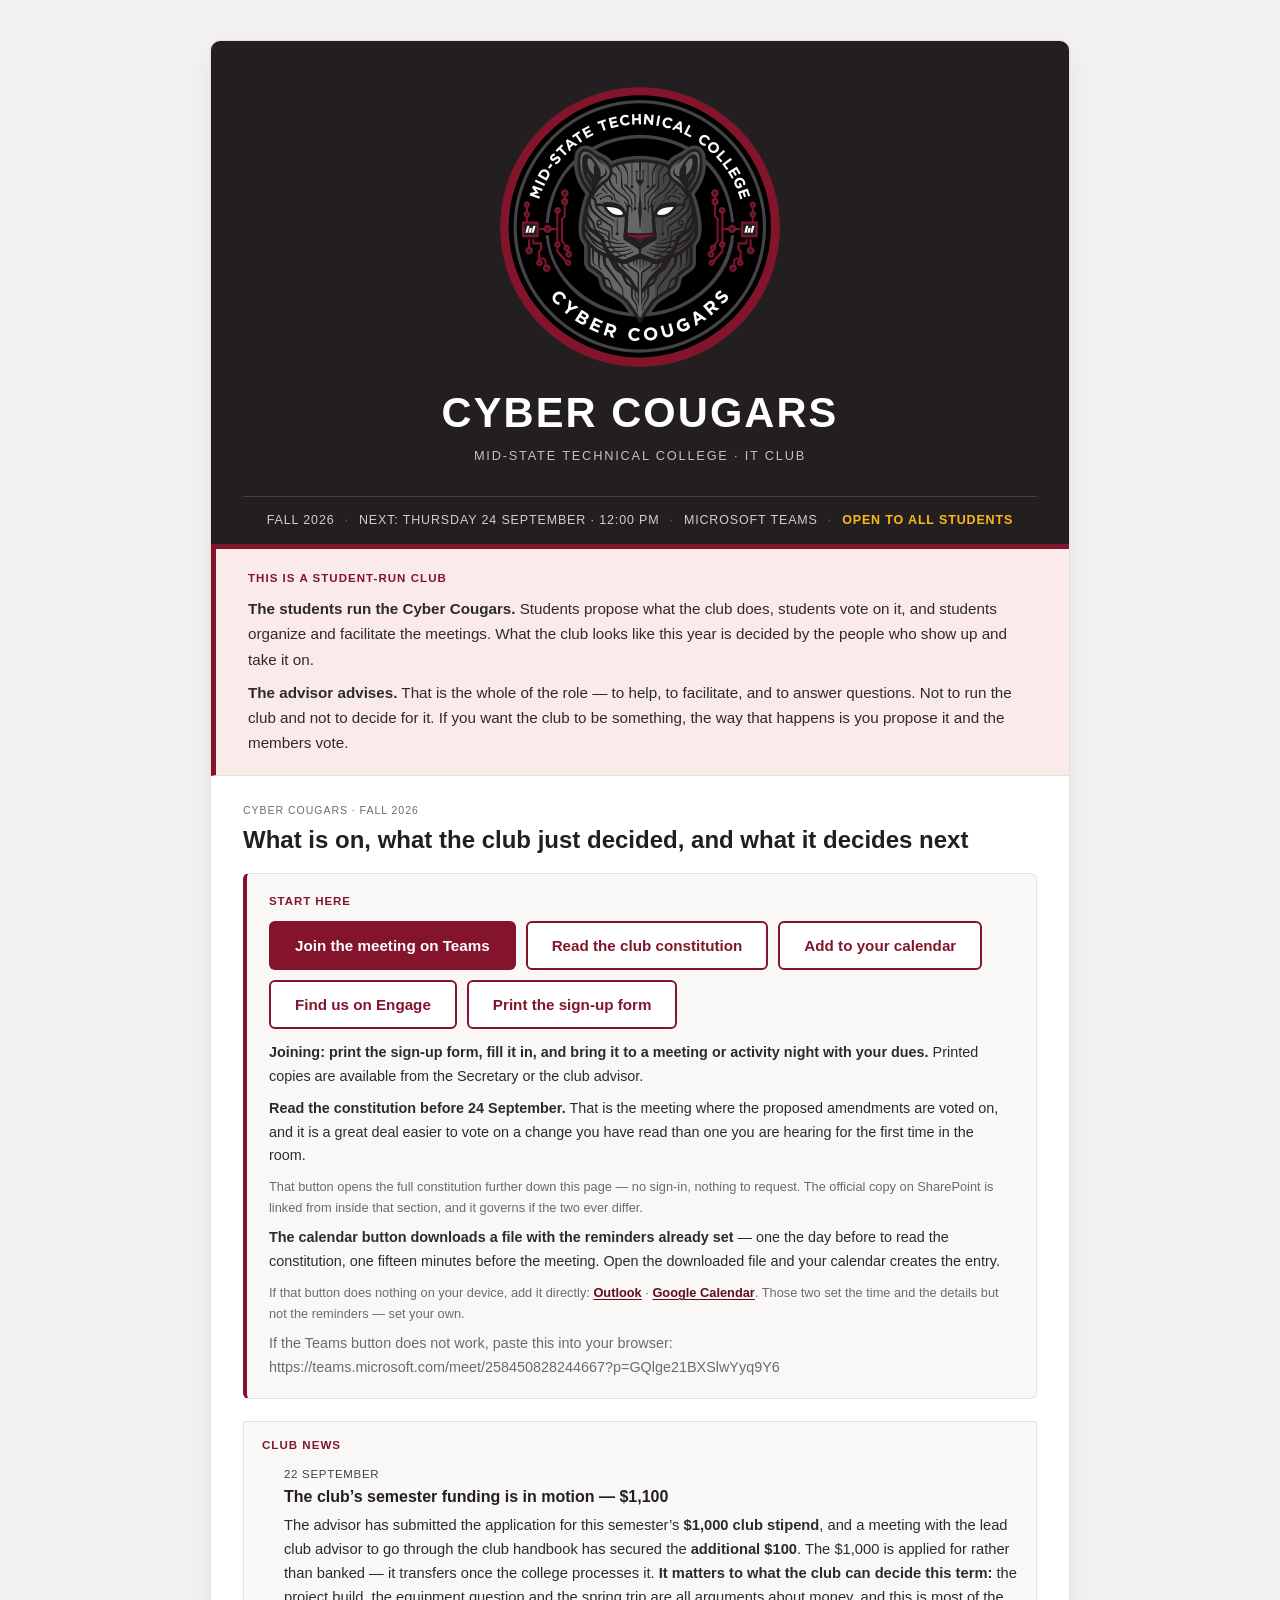
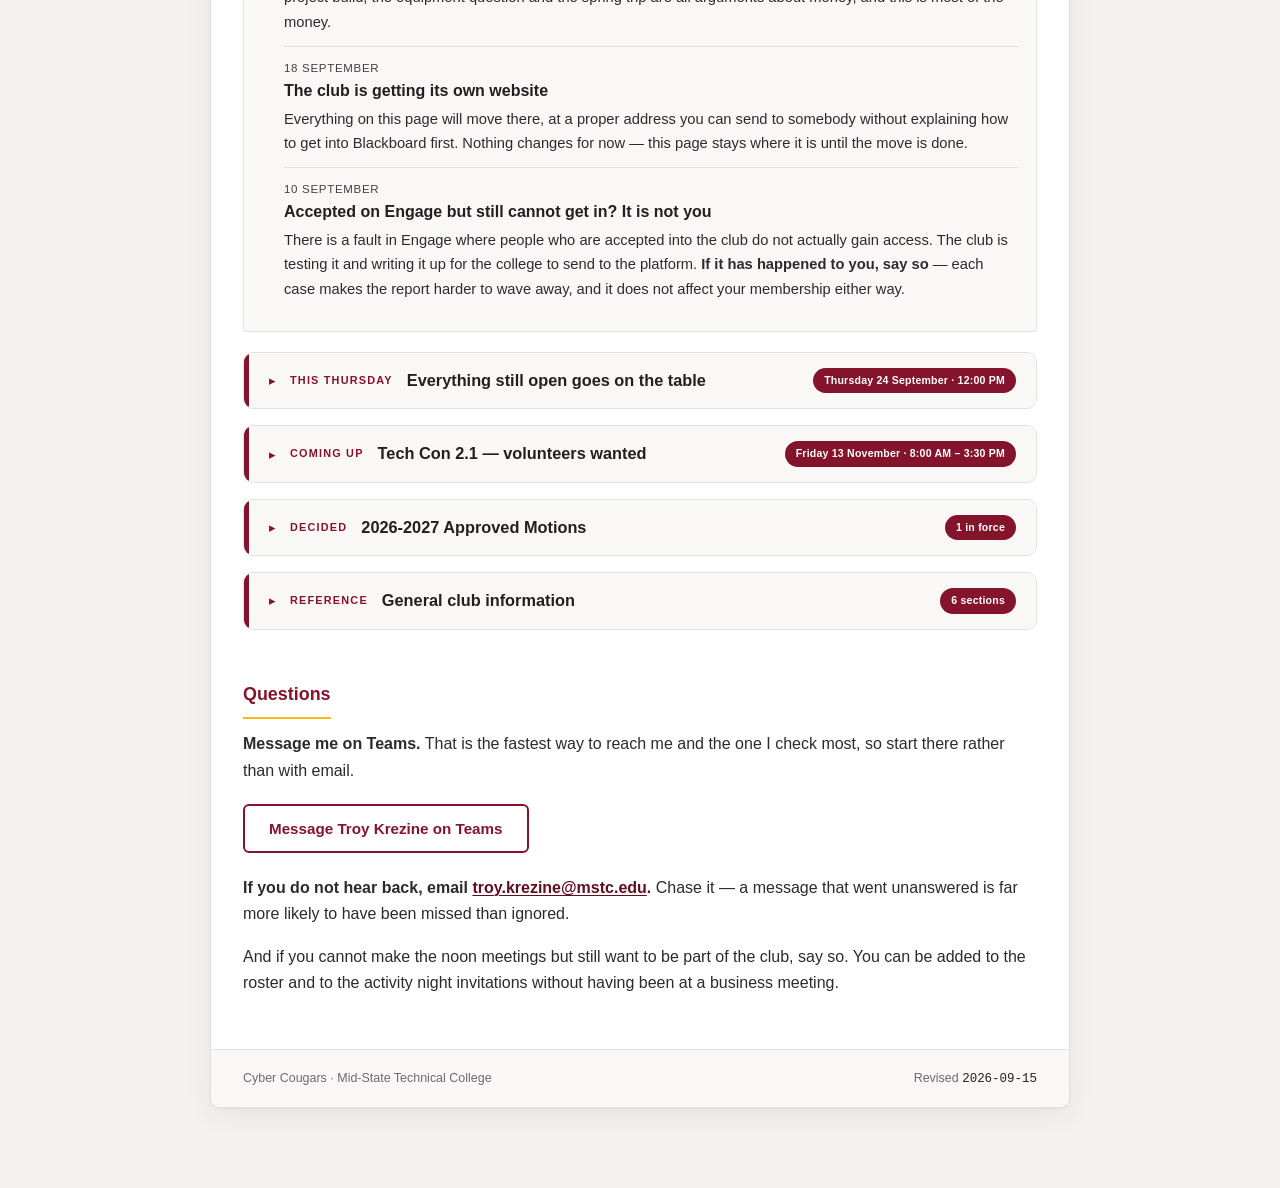
==== commit ede3c56c: "Update Cyber Cougars published files" ====
--- a/index.html
+++ b/index.html
@@ -225,7 +225,33 @@
   .body-wrap ul,.body-wrap ol{margin:0 0 16px;padding-left:22px;}
   .body-wrap li{margin:6px 0;}
 
-  /* --------------------------------------------------------------
+  /* -----------------------------------------------------------------
+     CLUB NEWS -- .news
+     Things that are simply true now: not an event, not a decision, not a
+     question. Sits at the very top, above the event cards.
+
+     ⚠ DELIBERATELY QUIETER THAN .charter AND .motion. Those two earn their
+     weight -- one carries the club's governance statement, the other means
+     "undecided". News is routine, it appears every week, and a loud treatment
+     would train the reader to ignore the loud treatments that matter. Flat
+     panel, no border-left accent, no colour field.
+     ----------------------------------------------------------------- */
+  .news{background:var(--paper2,#faf8f7);border:1px solid var(--line);
+        border-radius:3px;padding:14px 18px;margin:0 0 20px;}
+  .nw-h{font-family:var(--head);font-weight:700;font-size:.72rem;
+        letter-spacing:.09em;text-transform:uppercase;color:var(--crimson);
+        margin:0 0 10px;}
+  .nw-list{list-style:none;margin:0;padding:0;}
+  .nw-list > li{padding:0 0 12px;margin:0 0 12px;
+                border-bottom:1px solid var(--line);}
+  .nw-list > li:last-child{padding-bottom:0;margin-bottom:0;border-bottom:0;}
+  .nw-d{display:block;font-size:.72rem;letter-spacing:.06em;
+        text-transform:uppercase;color:var(--grey,#6b6b6b);margin:0 0 3px;}
+  .nw-t{display:block;font-family:var(--head);font-weight:700;
+        color:var(--ink);font-size:1rem;line-height:1.3;}
+  .nw-list p{margin:5px 0 0;font-size:.92rem;color:var(--body);}
+
+/* --------------------------------------------------------------
      AGENDA -- .agenda
      A numbered running order. The number is generated, never typed,
      so inserting an item never renumbers the rest by hand.
@@ -571,9 +597,9 @@
     <div class="desk-rail">
       <span class="r-i">Fall 2026</span>
       <span class="r-sep">&middot;</span>
-      <span class="r-i">Next: Thursday 17 September &middot; 6:00 PM</span>
+      <span class="r-i">Next: Thursday 24 September &middot; 12:00 PM</span>
       <span class="r-sep">&middot;</span>
-      <span class="r-i">Stevens Point campus</span>
+      <span class="r-i">Microsoft Teams</span>
       <span class="r-sep">&middot;</span>
       <span class="r-i hi">Open to all students</span>
     </div>
@@ -637,154 +663,31 @@
         browser:<br>https://teams.microsoft.com/meet/258450828244667?p=GQlge21BXSlwYyq9Y6</p>
       </div>
 
-      <details class="cyc" id="ev-activity">
+      <div class="news">
+        <div class="nw-h">Club news</div>
+        <ul class="nw-list">
+          <li>
+            <span class="nw-d">22 September</span>
+            <span class="nw-t">The club&rsquo;s semester funding is in motion &mdash; $1,100</span>
+            <p>The advisor has submitted the application for this semester&rsquo;s <strong>$1,000 club stipend</strong>, and a meeting with the lead club advisor to go through the club handbook has secured the <strong>additional $100</strong>. The $1,000 is applied for rather than banked &mdash; it transfers once the college processes it. <strong>It matters to what the club can decide this term:</strong> the project build, the equipment question and the spring trip are all arguments about money, and this is most of the money.</p>
+          </li>
+          <li>
+            <span class="nw-d">18 September</span>
+            <span class="nw-t">The club is getting its own website</span>
+            <p>Everything on this page will move there, at a proper address you can send to somebody without explaining how to get into Blackboard first. Nothing changes for now &mdash; this page stays where it is until the move is done.</p>
+          </li>
+          <li>
+            <span class="nw-d">10 September</span>
+            <span class="nw-t">Accepted on Engage but still cannot get in? It is not you</span>
+            <p>There is a fault in Engage where people who are accepted into the club do not actually gain access. The club is testing it and writing it up for the college to send to the platform. <strong>If it has happened to you, say so</strong> &mdash; each case makes the report harder to wave away, and it does not affect your membership either way.</p>
+          </li>
+        </ul>
+      </div>
+
+      <details class="cyc" id="ev-business">
         <summary class="cyc-sum">
           <span class="cyc-chev">&#9656;</span>
           <span class="cyc-k">This Thursday</span>
-          <span class="cyc-t">Activity night &mdash; gaming, digital and analog</span>
-          <span class="cyc-badge">Thursday 17 September &middot; 6:00 PM</span>
-        </summary>
-        <div class="cycle-inner">
-
-          <div class="evgrid">
-            <div class="ev-cell"><div class="ev-lab">When</div><div class="ev-val">Thursday 17 September<br>6:00 PM</div></div>
-            <div class="ev-cell"><div class="ev-lab">Where</div><div class="ev-val">Stevens Point campus<br>Meet by room SP323</div></div>
-            <div class="ev-cell"><div class="ev-lab">Food</div><div class="ev-val">Pizza and drinks<br>Covered by the club</div></div>
-            <div class="ev-cell"><div class="ev-lab">Also on</div><div class="ev-val">Officer nominations<br>All four seats</div></div>
-          </div>
-
-          <p><a class="join" href="https://mstc.campuslabs.com/engage/event/12762807" target="_blank" rel="noopener">RSVP for this one on Engage</a></p>
-          <p class="join-url">If that button does not work, paste this into your browser:<br>https://mstc.campuslabs.com/engage/event/12762807</p>
-
-          <p><strong>Officer nominations open, for all four seats.</strong> President, Vice-President, Secretary and Treasurer are all vacant. Anyone can be nominated, including yourself; a nomination needs a second, and it only counts if the person accepts. <strong>This activity night and the business meeting on 24 September are the two sittings for nominations</strong> &mdash; what happens after that is on the officer item in the agenda below.</p>
-          <p><strong>Bring what you want to play.</strong> Consoles, handhelds, controllers, laptops, board games, card games. The night runs on what people carry through the door &mdash; the club does not own a games library yet, so a night nobody brings anything to is a night of sitting around.</p>
-          <p><strong>Please RSVP &mdash; the button above goes straight to it.</strong> The pizza order is sized from the RSVP count, so an RSVP is the difference between there being enough and there not being. Change it if your plans change; that is what it is for.</p>
-          <p><strong>You do not have to be a member to come.</strong> No dues, no sign-up, and you do not have to be an IT student. Come and see what the club is.</p>
-          <details class="fold">
-            <summary>See all activity nights<span class="f-note">14 scheduled &middot;
-            5 Thursdays the club cannot meet &middot; through May 2027</span></summary>
-            <div class="fold-body">
-
-              <p>Dates marked <strong>no meeting</strong> are shown rather than dropped, so you
-              can see the date was considered and why it is out &mdash; each one is a college
-              closure or falls outside the semester, checked against the
-              <a href="https://www.mstc.edu/academic-calendar" target="_blank"
-              rel="noopener">Mid-State academic calendar</a>. If the college moves a date, this
-              table will not know.</p>
-
-              <div class="dates-wrap">
-                <table class="dates">
-                  <thead><tr><th>Date</th><th>Time</th><th>Notes</th></tr></thead>
-                  <tbody>
-              <tr>
-                <td class="d-when">Thu 17 Sep 2026</td>
-                <td><span class="d-tag-on">6:00 PM</span></td>
-                <td>Fall 2026 activity night</td>
-              </tr>
-              <tr>
-                <td class="d-when">Thu 1 Oct 2026</td>
-                <td><span class="d-tag-on">6:00 PM</span></td>
-                <td>Fall 2026 activity night</td>
-              </tr>
-              <tr>
-                <td class="d-when">Thu 15 Oct 2026</td>
-                <td><span class="d-tag-on">6:00 PM</span></td>
-                <td>Fall 2026 activity night</td>
-              </tr>
-              <tr>
-                <td class="d-when">Thu 29 Oct 2026</td>
-                <td><span class="d-tag-on">6:00 PM</span></td>
-                <td>Fall 2026 activity night</td>
-              </tr>
-              <tr>
-                <td class="d-when">Thu 12 Nov 2026</td>
-                <td><span class="d-tag-on">6:00 PM</span></td>
-                <td>Fall 2026 activity night</td>
-              </tr>
-              <tr class="off">
-                <td class="d-when">Thu 26 Nov 2026</td>
-                <td><span class="d-tag-off">No meeting</span></td>
-                <td>Fall Recess &mdash; college closed Nov 25&ndash;27</td>
-              </tr>
-              <tr>
-                <td class="d-when">Thu 10 Dec 2026</td>
-                <td><span class="d-tag-on">6:00 PM</span></td>
-                <td>Fall 2026 activity night</td>
-              </tr>
-              <tr class="off">
-                <td class="d-when">Thu 24 Dec 2026</td>
-                <td><span class="d-tag-off">No meeting</span></td>
-                <td>Winter Recess &mdash; college closed</td>
-              </tr>
-              <tr class="off">
-                <td class="d-when">Thu 7 Jan 2027</td>
-                <td><span class="d-tag-off">No meeting</span></td>
-                <td>Between semesters &mdash; the semester ended Dec 16 and the next starts Jan 25</td>
-              </tr>
-              <tr class="off">
-                <td class="d-when">Thu 21 Jan 2027</td>
-                <td><span class="d-tag-off">No meeting</span></td>
-                <td>Between semesters &mdash; the semester ended Dec 16 and the next starts Jan 25</td>
-              </tr>
-              <tr>
-                <td class="d-when">Thu 4 Feb 2027</td>
-                <td><span class="d-tag-on">6:00 PM</span></td>
-                <td>Spring 2027 activity night</td>
-              </tr>
-              <tr>
-                <td class="d-when">Thu 18 Feb 2027</td>
-                <td><span class="d-tag-on">6:00 PM</span></td>
-                <td>Spring 2027 activity night</td>
-              </tr>
-              <tr>
-                <td class="d-when">Thu 4 Mar 2027</td>
-                <td><span class="d-tag-on">6:00 PM</span></td>
-                <td>Spring 2027 activity night</td>
-              </tr>
-              <tr>
-                <td class="d-when">Thu 18 Mar 2027</td>
-                <td><span class="d-tag-on">6:00 PM</span></td>
-                <td>Spring 2027 activity night</td>
-              </tr>
-              <tr>
-                <td class="d-when">Thu 1 Apr 2027</td>
-                <td><span class="d-tag-on">6:00 PM</span></td>
-                <td>Spring 2027 activity night</td>
-              </tr>
-              <tr>
-                <td class="d-when">Thu 15 Apr 2027</td>
-                <td><span class="d-tag-on">6:00 PM</span></td>
-                <td>Spring 2027 activity night</td>
-              </tr>
-              <tr>
-                <td class="d-when">Thu 29 Apr 2027</td>
-                <td><span class="d-tag-on">6:00 PM</span></td>
-                <td>Spring 2027 activity night</td>
-              </tr>
-              <tr>
-                <td class="d-when">Thu 13 May 2027</td>
-                <td><span class="d-tag-on">6:00 PM</span></td>
-                <td>Spring 2027 activity night</td>
-              </tr>
-              <tr class="off">
-                <td class="d-when">Thu 27 May 2027</td>
-                <td><span class="d-tag-off">No meeting</span></td>
-                <td>May 19 was the last day of the semester</td>
-              </tr>
-                  </tbody>
-                </table>
-              </div>
-
-            </div>
-          </details>
-
-        </div>
-      </details>
-
-      <details class="cyc" id="ev-business">
-        <summary class="cyc-sum">
-          <span class="cyc-chev">&#9656;</span>
-          <span class="cyc-k">Next business meeting</span>
           <span class="cyc-t">Everything still open goes on the table</span>
           <span class="cyc-badge">Thursday 24 September &middot; 12:00 PM</span>
         </summary>
@@ -793,15 +696,141 @@
           <div class="evgrid">
             <div class="ev-cell"><div class="ev-lab">When</div><div class="ev-val">Thursday 24 September<br>12:00 PM</div></div>
             <div class="ev-cell"><div class="ev-lab">Where</div><div class="ev-val">Microsoft Teams<br>Link at the top of this page</div></div>
-            <div class="ev-cell"><div class="ev-lab">On the table</div><div class="ev-val">Everything the club<br>has not decided</div></div>
+            <div class="ev-cell"><div class="ev-lab">Also on</div><div class="ev-val">Nominations close<br>and voting opens</div></div>
+            <div class="ev-cell"><div class="ev-lab">Bring</div><div class="ev-val">Your sign-up form<br>and your dues</div></div>
           </div>
 
-          <p><strong>Every open question the club has is on this agenda</strong> &mdash; the running order below is all of them. Some are decided at this meeting and some are only discussed; each item says which.</p>
-          <p><strong>Read the constitution before you come.</strong> The link is at the top of this page, and a proposal people have already read gets a fairer hearing than one heard for the first time in the room. Each item below opens to the detail behind it.</p>
+          <p><strong>Every open question the club has is on this agenda</strong> &mdash; the running order below is all of them, in the order they will be taken. <strong>The first two are the ones that need you to do something:</strong> nominations, and getting signed up with your dues paid.</p>
+          <p class="oh">Has to be settled today</p>
           <ol class="agenda">
             <li>
+              <span class="ag-t">Filling the officer seats</span>
+              <span class="ag-d"><strong>Taken first &mdash; the floor opens now, stays open all meeting, and closes at the end.</strong> Take nominations &mdash; this is the second and last sitting for them. Three offices have a nominee; <strong>Vice-President has none</strong>, and a seat nobody stands for is not on the ballot at all.</span>
+              <details class="fold">
+                <summary>What this is about<span class="f-note">Simple majority &middot; nominations close 24 September &middot; ballot in Engage 24 September to 1 October</span></summary>
+                <div class="fold-body">
+                  <p><strong>Nominated so far:</strong> Trinnan Kube-Smith for President, Blue for Secretary, Jacob Hoppman for Treasurer. <strong>Vice-President has nobody.</strong></p>
+                  <p><strong>Those seats are not taken, and the club wants more names on all of them.</strong> A second nomination is not a challenge to the first &mdash; it is the difference between an election and a formality. If every seat has one name on it, nobody gets to choose anything. <strong>Nominate yourself, or nominate somebody and tell them you did.</strong></p>
+                  <p><strong>You do not need experience, and nobody standing has any.</strong> Every seat is empty this year, so there is no incumbent to be better than. President runs the meetings; Vice-President covers and keeps projects moving; Secretary keeps the minutes, records and roster; Treasurer looks after the money and runs a fundraiser. It is real experience, it is on your transcript, and <strong>if you lose you have lost nothing</strong> &mdash; you are still a member, and there is more work than there are officers.</p>
+                  <p><strong>The timetable.</strong> Nominations close at the end of this meeting. The ballot opens in Engage the same day and closes 1 October, with results announced at the activity night that evening &mdash; item four on this agenda. It runs in Engage so that somebody who cannot make a Thursday still gets a vote.</p>
+                  <p><strong>Only paid members vote, and it is not too late to become one</strong> &mdash; that is the next item. Dues paid is also what lets a nominee stand. <strong>What &ldquo;good standing&rdquo; means is itself being decided at this meeting</strong>, further down this agenda.</p>
+                </div>
+              </details>
+            </li>
+            <li>
+              <span class="ag-t">Sign-up forms and dues &mdash; get them in</span>
+              <span class="ag-d"><strong>Forms and dues collected at this meeting.</strong> Collect sign-up forms and dues. <strong>Nothing else the club does this year works without this</strong> &mdash; not the election, not the project, not the raffle.</span>
+              <details class="fold">
+                <summary>What this is about<span class="f-note">Nothing to vote on &mdash; this is the club asking you to do a thing, and it gates everything else</span></summary>
+                <div class="fold-body">
+                  <p><strong>Print the sign-up form, fill it in, and bring it with your dues.</strong> It takes about two minutes and it is the single thing holding the rest of the club up. The form is linked on this page and is also posted in the General channel in Teams.</p>
+                  <p><strong>Dues are $10.00</strong>, the figure the amendment on this agenda would set, rather than the $5.00 currently written in the constitution. <strong>If that amendment does not pass, everyone who paid $10.00 gets $5.00 back automatically, without having to ask.</strong> Collecting at the higher figure means nobody is asked for more money later.</p>
+                  <p><strong>Paying is what gets you a vote in the officer election</strong>, and the roll stays open for the whole voting window &mdash; join any time before the ballot closes on 1 October and you still get a say. You do not have to have been a member today.</p>
+                  <p><strong>It is also what the club counts by.</strong> Quorum, and the threshold for changing the constitution, are both worked out from the number of paid members. A club with a handful of paid members is a club where a handful of people decide everything, which is not the same thing as a club that agreed something.</p>
+                  <p><strong>And the money is not abstract.</strong> Pizza at activity nights, the club project build, whatever the club decides to buy &mdash; it comes out of a fund that dues feed.</p>
+                </div>
+              </details>
+            </li>
+            <li>
+              <span class="ag-t">A fall raffle &mdash; the fundraiser for the club project</span>
+              <span class="ag-d"><strong>Taken early on purpose &mdash; the college&rsquo;s lead time is the one deadline the club does not control.</strong> Agree to run a raffle to fund the club project, and start on the prize. <strong>Aim it at Christmas</strong> &mdash; something somebody would be glad to give away sells to far more people than something only an IT student wants.</span>
+              <details class="fold">
+                <summary>What this is about<span class="f-note">Member vote under Article VII &sect;1, then a request to the college</span></summary>
+                <div class="fold-body">
+                  <p><strong>The plan is a raffle late this term to pay for the club project build</strong> &mdash; the drawing in November or December, with four weeks of selling before it. It is the club&rsquo;s best shot at real money this semester, and it is the fundraiser everything else is waiting on.</p>
+                  <p><strong>The club does not deal with the state.</strong> It puts a request in to the college and the college handles the licensing. That takes the hard parts off the club entirely &mdash; but it means the club is asking somebody else to put their name to this, so the request wants to arrive as a plan rather than as an idea.</p>
+                  <p><strong>Tickets are sold in advance, over at least four weeks.</strong> That is not up for discussion and it is the one thing the request must say: selling only on the night of the drawing would limit the whole fundraiser to the people standing in one room, which is not a fundraiser.</p>
+                  <p><strong>What this meeting needs to produce is small and rough:</strong> roughly what the prize is, roughly when the drawing happens, and <strong>one person to own it</strong> and be the contact with the All Clubs Advisor. Ticket price and the details can follow. <strong>Ask the advisor how much lead time he needs and work backwards from that</strong> &mdash; the drawing date is not what governs this, his deadline is.</p>
+                  <p><strong>Aim the prize at Christmas.</strong> If the drawing lands in late November or December, the people buying tickets are the same people already trying to work out what to get a parent, a partner or a brother. <strong>A prize somebody would be pleased to give away sells to far more people than a prize only an IT student wants</strong> &mdash; and that matters, because the club has to sell outside its own membership for this to raise anything. It also settles the date: the drawing wants to be before people have finished their shopping, not after.</p>
+                  <p><strong>Ask whether the prize can be donated before asking what to buy.</strong> A prize the club pays for comes out of the money the raffle is supposed to raise. A donated one means almost everything taken in is profit. Local businesses, and the college&rsquo;s own contacts, are worth asking before the club spends anything.</p>
+                  <p><strong>And decide whether it is one prize or a few.</strong> Several smaller prizes usually sell better than one large one, because the odds feel real &mdash; which is worth weighing against the pull of a single thing everybody wants.</p>
+                  <p><strong>One thing to settle while everyone is in the room:</strong> when fundraising first came up the idea was to raffle a machine the club builds. The project now on the table is a machine the club builds <em>and keeps</em>, paid for by this raffle. Those cannot be the same machine.</p>
+                </div>
+              </details>
+            </li>
+            <li>
+              <span class="ag-t">What actually happens at the next activity night</span>
+              <span class="ag-d"><strong>Two minutes and a show of hands &mdash; or agreed outside the meeting if the clock beats it.</strong> Decide what the 1 October activity night actually is. <strong>The gaming night on 17 September had no gaming</strong> &mdash; nobody brought a system. Pick something that does not depend on people remembering.</span>
+              <details class="fold">
+                <summary>What this is about<span class="f-note">Simple majority, or general agreement &mdash; it costs nothing</span></summary>
+                <div class="fold-body">
+                  <p><strong>Thursday 1 October, 6:00 PM, Stevens Point campus</strong> &mdash; meet by room SP323. Pizza and drinks are covered by the club, and <strong>you do not have to be a member to come</strong>. <strong>The officer election results are announced that evening</strong>, which is its own reason to be there.</p>
+                  <p><strong>The first activity night was billed as a gaming night and no gaming happened, because nobody brought a console.</strong> That is worth saying plainly rather than quietly not repeating. The night was built on the assumption that people would carry equipment in, and on the evidence of one night, that assumption does not hold.</p>
+                  <p><strong>Worth knowing why before fixing it.</strong> People not owning a console, not wanting to haul one across town, not being sure the night was really happening, and simply forgetting are four different problems with four different answers. Ask the room &mdash; the people who were there know.</p>
+                  <p><strong>The cheap fix is to stop relying on memory.</strong> If the RSVP asks what you are bringing, the club knows on the Tuesday whether there is anything to play on, instead of finding out at six o&rsquo;clock. Two or three people saying yes in advance is the difference.</p>
+                  <p><strong>Things that do not depend on anyone bringing hardware:</strong> board games and card games, which cost very little and scale to far more people than four controllers do; LAN games on the laptops people already carry; a build or teardown night on whatever hardware the college has finished with; a capture-the-flag or lock-picking night. <strong>The club project build is itself an activity night</strong> &mdash; several of them &mdash; if the club adopts it.</p>
+                  <p><strong>Whether the club buys equipment is a separate and much bigger question</strong>, and it is not settled at this meeting. It has its own item below.</p>
+                </div>
+              </details>
+            </li>
+          </ol>
+          <details class="cyc" id="ag-later">
+            <summary>
+              <span class="cyc-k">8 October</span>
+              <span class="cyc-t">After membership and officers are finished</span>
+              <span class="cyc-badge">8 items</span>
+            </summary>
+            <div class="cycle-inner">
+            <p><strong>None of this is dropped, and none of it is postponed for lack of interest. It is waiting for a club that can properly decide it.</strong> <strong>The four changes to the constitution are now voted on 8 October</strong> rather than today &mdash; amending a constitution on a two-thirds threshold with a handful of paid members binds everyone who joins later on the say-so of almost nobody, and a fortnight fixes that. The spending items need officers who can ratify them under Article VII &sect;1, and there are none until the election finishes.</p>
+            <p><strong>They are here so you meet them before you have to vote on them.</strong> Each one opens to the clause as it reads now and exactly how it would read if it passes. A proposal people have read gets a fairer hearing than one heard for the first time in the room.</p>
+          <ol class="agenda" style="counter-reset:ag 4">
+            <li>
+              <span class="ag-t">What does the two-thirds amendment threshold count?</span>
+              <span class="ag-d"><strong>Settled on 8 October, before the first amendment is put.</strong> Settle what the two-thirds threshold counts &mdash; the whole paid roster, or the members voting. <strong>This has to be taken before the four amendments, not after.</strong></span>
+              <details class="fold">
+                <summary>What this is about<span class="f-note">Procedural ruling by the chair, or a simple-majority vote of the meeting &middot; taken BEFORE the amendments</span></summary>
+                <div class="fold-body">
+                  <p><strong>Article X &sect;1 says amendments need “a two-thirds majority vote of the club membership”.</strong> It does not say “of members present” or “of votes cast”. Read literally, that is two-thirds of every paid member whether they turn up or not. Most clubs mean two-thirds of those voting. The constitution does not say which, and the club has never picked one.</p>
+                  <p><strong>It has never mattered before and it matters on the 24th</strong>, because four amendments are voted that day. A threshold nobody agreed on in advance is the kind of thing that gets challenged months later, by which point the club has been acting on the result.</p>
+                  <p><strong>The literal reading has a consequence worth seeing before you pick it: every paid member who does not attend counts as a no.</strong> With 20 paid members, 14 would have to be in the room and vote yes for an amendment to pass &mdash; a turnout the club has never had. With a small roster it is easy; the more successful the club is at signing people up before a vote, the harder its own constitution becomes to amend. That is very likely not what was intended when it was written.</p>
+                  <p><strong>The other reading &mdash; two-thirds of those voting &mdash; is ordinary club practice and is what Robert&rsquo;s Rules assumes.</strong> It keeps the bar meaningfully higher than a simple majority without making absence a vote.</p>
+                  <p><strong>Whichever the club picks, say it out loud and record it before the first amendment is put</strong>, and count the vote rather than judging it by ear. A proportion cannot be judged from a voice vote, which is a separate known problem with the same fix.</p>
+                </div>
+              </details>
+            </li>
+            <li>
+              <span class="ag-t">Article III, Sections 3, 4 and 5 &mdash; Let anyone present nominate, and fix the election sequence</span>
+              <span class="ag-d"><strong>Discussion &mdash; not settled here.</strong> Anyone present may nominate; the election follows a nomination window.</span>
+              <details class="fold">
+                <summary>What this is about<span class="f-note">Two-thirds majority (Article X &sect;1) &middot; <strong>notice not yet given</strong></span></summary>
+                <div class="fold-body">
+                  <p><strong>The problem.</strong> <strong>As written, the club cannot seat officers in a fall semester.</strong> Section 3 requires a nomination to come from a paid member in good standing and to be seconded by another. Section 4 puts the election at the first meeting of the year. At that meeting, dues have not been collected &mdash; so there is nobody who can nominate, nobody who can second, and no way to elect the officers the club needs in order to function. The two clauses only work in a year the club does not have to start from scratch. Section 4 also names <em>the same meeting twice</em>, so the two-step election it describes does nothing.</p>
+                  <p><strong>Proposed.</strong> <strong>Separate nominating from standing for office.</strong> Anyone attending a meeting or an activity night may nominate and second &mdash; it costs nothing and it is what unblocks the first semester. <strong>Dues and eligibility are tested on the nominee, at the election</strong>, which is where they actually matter, because officers hold the club's records and money. Nominations open across the <strong>first two gatherings of the year</strong>, of either kind, and the election is held at the first business meeting after they close. A seat nobody stands for reopens and is filled later by the same process. Officer terms begin on election.</p>
+                  <div class="am-text">
+                    <div class="am-t-h">As it reads now</div>
+                    <p><strong>Section 3 &middot; Nomination.</strong> Nominations can be made by any paid member in good standing with the club and must be seconded by another paid member who is also in good standing. A nominated member who does not wish to serve as an officer may decline the nomination.<br><br><strong>Section 4 &middot; Election.</strong> Club elections will be conducted by the following format: 1. The President and Vice-President shall be elected on the first official club meeting of the academic year. 2. The Secretary and Treasurer shall be elected at the first official club meeting of the academic year. 3. In the event of a tie, another simple majority shall be held, or a candidate may choose to relinquish the vote.<br><br><strong>Section 5 &middot; Term.</strong> Officers shall serve for one year. The term for all officers shall begin once they have been elected during the first official club meeting of the fall semester.</p>
+                  </div>
+                  <div class="am-text am-new">
+                    <div class="am-t-h">As proposed</div>
+                    <p><strong>Section 3 &middot; Nomination.</strong> Any person attending a club business meeting or club activity may nominate a person for an office, and any other person present may second the nomination. A nominee may decline the nomination. <strong>To stand for election, a nominee must be a member in good standing at the time of the election</strong> and must meet the eligibility requirements of Section 2.<br><br><strong>Section 4 &middot; Election.</strong> Club elections shall be conducted as follows: 1. Nominations for all offices open at the first club gathering of the academic year &mdash; a business meeting or an activity night &mdash; and remain open through the second. 2. The election is held at the first business meeting after nominations close, and each office is decided by a simple majority of the members voting. 3. If an office receives no nomination, or no nominee accepts, nominations for that office reopen and it is filled at a later meeting by the same process. 4. In the event of a tie, another simple majority vote shall be held, or a candidate may choose to relinquish the vote.<br><br><strong>Section 5 &middot; Term.</strong> Officers shall serve for one year. The term for all officers begins on election.</p>
+                  </div>
+                  <p class="fine">The procedural record for this one &mdash; when notice went out, how it was voted, and the reasoning behind it &mdash; is in the <a href="#amendments">amendment history</a>.</p>
+                </div>
+              </details>
+            </li>
+            <li>
+              <span class="ag-t">Article II (new section) &mdash; Define what “in good standing” means</span>
+              <span class="ag-d"><strong>Discussion &mdash; not settled here.</strong> Define the term, with the academic part on self-disclosure.</span>
+              <details class="fold">
+                <summary>What this is about<span class="f-note">Two-thirds majority (Article X &sect;1) &middot; notice given 2026-09-07</span></summary>
+                <div class="fold-body">
+                  <p><strong>The problem.</strong> Article III §3 requires a nomination to come from a “paid member in good standing”, but the constitution never says what good standing is. In practice it has meant three things: <strong>dues are paid for the current semester, the member actually comes to meetings and gatherings, and the member is not failing a class or carrying a GPA below 2.0.</strong> The attendance part is what the phrase is really for &mdash; it is the reason a student who does not come to meetings does not get club money toward a large event such as CypherCon. Writing it down makes the standard the same for everyone instead of a matter of who remembers what.</p>
+                  <p><strong>Proposed.</strong> Add a new section defining the term: dues paid for the semester, attendance at club meetings, and not failing a course or carrying a GPA below 2.0, keeping the advisor discretion Article VII &sect;2 already allows. <strong>Losing good standing would not lose you your membership</strong> &mdash; only standing for office and club funding, and only until it is regained. The academic part runs on self-disclosure: a member failing a course is expected to tell the advisor, who may confirm it where able and may use the discretion Article VII &sect;2 already provides. <strong>One thing still has to be settled before it can be voted: the attendance number.</strong></p>
+                  <div class="am-text">
+                    <div class="am-t-h">As it reads now</div>
+                    <p>Not in the constitution. The phrase is used in Article III §3 and relied on for event funding, but never defined anywhere. The 2.0 requirement exists separately in Article III §2 (officers) and Article VII §2 (event participation) without ever being called “good standing”.</p>
+                  </div>
+                  <div class="am-text am-new">
+                    <div class="am-t-h">As proposed</div>
+                    <p>DRAFT &mdash; not yet proposed. “A member is in good standing when: (1) dues for the current semester are paid; (2) the member has attended at least [NUMBER] of the club meetings held during that semester; and (3) the member is not failing a course and maintains a grade point average of at least 2.0. <strong>A member who is failing a course is expected to raise it with the club advisor</strong>, who may confirm a member’s academic standing where able to do so, and who may exercise the discretion provided in Article VII §2. The club does not inspect academic records and keeps none. Good standing is required to stand for election as an officer under Article III §3, and to receive club funds toward attendance at a large event under Article VII §3. <strong>Good standing is assessed within a single semester and resets at the start of each new one.</strong> A member who is not in good standing in one semester begins the next in good standing, with no carry-over. <strong>A member who is not in good standing remains a member.</strong> They are welcome at meetings and club activities and are counted as members; good standing affects only standing for office and club funding, and only until it is regained.”</p>
+                  </div>
+                  <p class="fine">The procedural record for this one &mdash; when notice went out, how it was voted, and the reasoning behind it &mdash; is in the <a href="#amendments">amendment history</a>.</p>
+                </div>
+              </details>
+            </li>
+            <li>
               <span class="ag-t">Article II, Section 2 &mdash; Raise dues from $5.00 to $10.00 per semester</span>
-              <span class="ag-d"><strong>Decided at this meeting.</strong> Replace $5.00 with $10.00 per semester.</span>
+              <span class="ag-d"><strong>Discussion &mdash; not settled here.</strong> Replace $5.00 with $10.00 per semester.</span>
               <details class="fold">
                 <summary>What this is about<span class="f-note">Two-thirds majority (Article X &sect;1) &middot; notice given 2026-09-07</span></summary>
                 <div class="fold-body">
@@ -826,7 +855,7 @@
             </li>
             <li>
               <span class="ag-t">Article VII, Section 1 &mdash; Correct the article reference for officers</span>
-              <span class="ag-d"><strong>Decided at this meeting.</strong> Change one numeral: “Article II” becomes “Article III”.</span>
+              <span class="ag-d"><strong>Discussion &mdash; not settled here.</strong> Change one numeral: “Article II” becomes “Article III”.</span>
               <details class="fold">
                 <summary>What this is about<span class="f-note">Two-thirds majority (Article X &sect;1) &middot; notice given 2026-09-07</span></summary>
                 <div class="fold-body">
@@ -845,57 +874,31 @@
               </details>
             </li>
             <li>
-              <span class="ag-t">Article III, Sections 3, 4 and 5 &mdash; Let anyone present nominate, and fix the election sequence</span>
-              <span class="ag-d"><strong>Decided at this meeting.</strong> Anyone present may nominate; the election follows a nomination window.</span>
+              <span class="ag-t">A club project for the year &mdash; the Frankenstein build</span>
+              <span class="ag-d"><strong>Discussion &mdash; not settled here.</strong> Pick up the club project idea &mdash; build a machine out of donated and scavenged parts and turn it into a retro gaming console. Raised at an activity night; nothing decided.</span>
               <details class="fold">
-                <summary>What this is about<span class="f-note">Two-thirds majority (Article X &sect;1) &middot; <strong>notice not yet given</strong></span></summary>
+                <summary>What this is about<span class="f-note">Member vote if it needs club money; otherwise just people doing it</span></summary>
                 <div class="fold-body">
-                  <p><strong>The problem.</strong> <strong>As written, the club cannot seat officers in a fall semester.</strong> Section 3 requires a nomination to come from a paid member in good standing and to be seconded by another. Section 4 puts the election at the first meeting of the year. At that meeting, dues have not been collected &mdash; so there is nobody who can nominate, nobody who can second, and no way to elect the officers the club needs in order to function. The two clauses only work in a year the club does not have to start from scratch. Section 4 also names <em>the same meeting twice</em>, so the two-step election it describes does nothing.</p>
-                  <p><strong>Proposed.</strong> <strong>Separate nominating from standing for office.</strong> Anyone attending a meeting or an activity night may nominate and second &mdash; it costs nothing and it is what unblocks the first semester. <strong>Dues and eligibility are tested on the nominee, at the election</strong>, which is where they actually matter, because officers hold the club's records and money. Nominations open across the <strong>first two gatherings of the year</strong>, of either kind, and the election is held at the first business meeting after they close. A seat nobody stands for reopens and is filled later by the same process. Officer terms begin on election.</p>
-                  <div class="am-text">
-                    <div class="am-t-h">As it reads now</div>
-                    <p><strong>Section 3 &middot; Nomination.</strong> Nominations can be made by any paid member in good standing with the club and must be seconded by another paid member who is also in good standing. A nominated member who does not wish to serve as an officer may decline the nomination.<br><br><strong>Section 4 &middot; Election.</strong> Club elections will be conducted by the following format: 1. The President and Vice-President shall be elected on the first official club meeting of the academic year. 2. The Secretary and Treasurer shall be elected at the first official club meeting of the academic year. 3. In the event of a tie, another simple majority shall be held, or a candidate may choose to relinquish the vote.<br><br><strong>Section 5 &middot; Term.</strong> Officers shall serve for one year. The term for all officers shall begin once they have been elected during the first official club meeting of the fall semester.</p>
-                  </div>
-                  <div class="am-text am-new">
-                    <div class="am-t-h">As proposed</div>
-                    <p><strong>Section 3 &middot; Nomination.</strong> Any person attending a club business meeting or club activity may nominate a person for an office, and any other person present may second the nomination. A nominee may decline the nomination. <strong>To stand for election, a nominee must be a member in good standing at the time of the election</strong> and must meet the eligibility requirements of Section 2.<br><br><strong>Section 4 &middot; Election.</strong> Club elections shall be conducted as follows: 1. Nominations for all offices open at the first club gathering of the academic year &mdash; a business meeting or an activity night &mdash; and remain open through the second. 2. The election is held at the first business meeting after nominations close, and each office is decided by a simple majority of the members voting. 3. If an office receives no nomination, or no nominee accepts, nominations for that office reopen and it is filled at a later meeting by the same process. 4. In the event of a tie, another simple majority vote shall be held, or a candidate may choose to relinquish the vote.<br><br><strong>Section 5 &middot; Term.</strong> Officers shall serve for one year. The term for all officers begins on election.</p>
-                  </div>
-                  <p class="fine">The procedural record for this one &mdash; when notice went out, how it was voted, and the reasoning behind it &mdash; is in the <a href="#amendments">amendment history</a>.</p>
+                  <p><strong>The idea: collect parts the club can get hold of &mdash; donated, decommissioned, scavenged &mdash; and build one working machine out of them, set up as a retro gaming console.</strong> It came out of a brainstorm at an activity night. Nothing has been proposed or voted.</p>
+                  <p><strong>It answers three things the club has already raised, which is what makes it worth a proper discussion rather than a shrug.</strong> Activity nights currently run on whatever people carry through the door, because the club owns no games library &mdash; a machine the club owns turns up to every one of them. The spring trip discussion has “spend it on equipment the club keeps” as a live alternative to CypherCon, and this is what that would look like. And a club-built machine was raised as a raffle prize when fundraising came up.</p>
+                  <p><strong>It is also a build with something to learn in it</strong> &mdash; parts compatibility, power budgeting, thermals, imaging, diagnosing a machine assembled from things of unknown history. A project that produces something the club uses beats a project that produces a report.</p>
+                  <p><strong>What the meeting actually has to settle is small:</strong> whether this is the club project for the year, who is chasing parts and from where, where the machine lives between activity nights, and whether it needs any club money at all &mdash; it may need none, which would make this a much easier decision than the spring trip.</p>
                 </div>
               </details>
             </li>
             <li>
-              <span class="ag-t">Article II (new section) &mdash; Define what “in good standing” means</span>
-              <span class="ag-d"><strong>Decided at this meeting.</strong> Define the term, with the academic part on self-disclosure.</span>
+              <span class="ag-t">Should the club buy equipment of its own?</span>
+              <span class="ag-d"><strong>Discussion &mdash; not settled here.</strong> Open the discussion on buying club equipment &mdash; a console and controllers has been raised at around $600. <strong>Not decided at this meeting</strong>, and the reasons why are worth hearing.</span>
               <details class="fold">
-                <summary>What this is about<span class="f-note">Two-thirds majority (Article X &sect;1) &middot; notice given 2026-09-07</span></summary>
+                <summary>What this is about<span class="f-note">Member vote plus officer and advisor ratification (Article VII &sect;1)</span></summary>
                 <div class="fold-body">
-                  <p><strong>The problem.</strong> Article III §3 requires a nomination to come from a “paid member in good standing”, but the constitution never says what good standing is. In practice it has meant three things: <strong>dues are paid for the current semester, the member actually comes to meetings and gatherings, and the member is not failing a class or carrying a GPA below 2.0.</strong> The attendance part is what the phrase is really for &mdash; it is the reason a student who does not come to meetings does not get club money toward a large event such as CypherCon. Writing it down makes the standard the same for everyone instead of a matter of who remembers what.</p>
-                  <p><strong>Proposed.</strong> Add a new section defining the term: dues paid for the semester, attendance at club meetings, and not failing a course or carrying a GPA below 2.0, keeping the advisor discretion Article VII &sect;2 already allows. <strong>Losing good standing would not lose you your membership</strong> &mdash; only standing for office and club funding, and only until it is regained. The academic part runs on self-disclosure: a member failing a course is expected to tell the advisor, who may confirm it where able and may use the discretion Article VII &sect;2 already provides. <strong>One thing still has to be settled before it can be voted: the attendance number.</strong></p>
-                  <div class="am-text">
-                    <div class="am-t-h">As it reads now</div>
-                    <p>Not in the constitution. The phrase is used in Article III §3 and relied on for event funding, but never defined anywhere. The 2.0 requirement exists separately in Article III §2 (officers) and Article VII §2 (event participation) without ever being called “good standing”.</p>
-                  </div>
-                  <div class="am-text am-new">
-                    <div class="am-t-h">As proposed</div>
-                    <p>DRAFT &mdash; not yet proposed. “A member is in good standing when: (1) dues for the current semester are paid; (2) the member has attended at least [NUMBER] of the club meetings held during that semester; and (3) the member is not failing a course and maintains a grade point average of at least 2.0. <strong>A member who is failing a course is expected to raise it with the club advisor</strong>, who may confirm a member’s academic standing where able to do so, and who may exercise the discretion provided in Article VII §2. The club does not inspect academic records and keeps none. Good standing is required to stand for election as an officer under Article III §3, and to receive club funds toward attendance at a large event under Article VII §3. <strong>Good standing is assessed within a single semester and resets at the start of each new one.</strong> A member who is not in good standing in one semester begins the next in good standing, with no carry-over. <strong>A member who is not in good standing remains a member.</strong> They are welcome at meetings and club activities and are counted as members; good standing affects only standing for office and club funding, and only until it is regained.”</p>
-                  </div>
-                  <p class="fine">The procedural record for this one &mdash; when notice went out, how it was voted, and the reasoning behind it &mdash; is in the <a href="#amendments">amendment history</a>.</p>
-                </div>
-              </details>
-            </li>
-            <li>
-              <span class="ag-t">Every officer seat is vacant</span>
-              <span class="ag-d"><strong>Nominations close at this meeting &mdash; the vote follows in Engage.</strong> Take nominations for all four offices &mdash; this is the second and last sitting for them. Nominations close at the end of this meeting.</span>
-              <details class="fold">
-                <summary>What this is about<span class="f-note">Simple majority &middot; nominations 17 and 24 September, then a ballot in Engage</span></summary>
-                <div class="fold-body">
-                  <p><strong>President, Vice-President, Secretary and Treasurer are all open.</strong> Nominations were never reached at the first meeting, so the whole slate is still to be filled.</p>
-                  <p><strong>Nominations are taken at two gatherings: the activity night on 17 September and the business meeting on 24 September.</strong> You can nominate someone, or yourself, at either &mdash; and a nomination only counts once the person accepts it.</p>
-                  <p><strong>Once nominations close, any office that has a nominee goes to an election in Engage.</strong> The ballot is held there rather than in the room so that a member who cannot make a Thursday still gets a vote. <strong>An office with no nominee is not voted on</strong> &mdash; it stays open, and nominations for it are taken up again at a later meeting.</p>
-                  <p><strong>To vote in the election you must be a member in good standing with your dues paid.</strong> That has a practical consequence worth knowing before the 24th: dues are not being collected until the figure is settled at that meeting, so <strong>the members who can vote are the ones who join and pay at or around it</strong>. If you want a say in who runs the club this year, that is the meeting to bring your dues to.</p>
-                  <p><strong>What “good standing” requires is itself being decided on the 24th</strong> &mdash; it is the fourth amendment on this agenda. The constitution uses the phrase today without ever defining it, so if that amendment does not pass, the club is back to dues paid plus its long-standing practice, and the same question comes round again.</p>
-                  <p><strong>This is not a formality.</strong> The Secretary keeps the minutes and the roster, the Treasurer keeps the club's record of what money was authorized, and until the seats are filled the club is running on the advisor doing both, which is not what the constitution says should happen.</p>
+                  <p><strong>The proposal on the table is a console, extra controllers and a couple of games, at roughly $600</strong>, so that an activity night has something to play on without depending on what people carry in. It is a real answer to a real problem.</p>
+                  <p><strong>Three reasons it is discussed now and voted on 8 October rather than today.</strong></p>
+                  <p><strong>One: nobody has stated what the club actually has.</strong> The last statement on file is from 31 May and showed about $2,450, against a year that spent slightly more than it took in. <strong>That figure is four months old.</strong> Since then dues have started coming in, the <strong>$100 stipend</strong> has been secured and the <strong>$1,000 semester stipend</strong> has been applied for but not yet transferred &mdash; so the number is moving, and a $600 purchase is either a quarter of the club&rsquo;s money or a sixth of it depending on whether that $1,000 lands. <strong>Article VII &sect;1 votes are supposed to be taken with the balance stated</strong>, and waiting a fortnight means voting against a real figure instead of a guess. Members can pull the current one themselves from Engage &mdash; Documents, Club Balances.</p>
+                  <p><strong>Two: there are no officers until 1 October.</strong> Article VII &sect;1 requires spending to be ratified by the officers and the advisor, and there are none to ratify it. The club already has one motion sitting in that gap. Adding a $600 purchase to it is worse than waiting a fortnight.</p>
+                  <p><strong>Three: the club has three overlapping answers to the same question and should pick between them, not fund all three by accident.</strong> Buying a console, building a machine from donated parts, and spending the spring-trip money on equipment the club keeps are all proposals about what the club owns for activity nights. They are on this page as separate items because they arrived separately. <strong>They compete for the same money.</strong></p>
+                  <p><strong>The honest comparison between buying and building.</strong> A console works the evening it arrives, needs no maintenance, and anyone can play it &mdash; but it teaches nothing, and it is not obviously what an IT club is for. The build teaches something on every night it is worked on and produces a machine the club owns at the end &mdash; but it does not exist yet, and a club that has no gaming night until December has a different problem. <strong>Doing a cheap version of both may well beat doing one of them properly.</strong></p>
+                  <p><strong>Three practical questions that have sunk this for other clubs.</strong> Where does it live between activity nights, and who is responsible for it. Whether equipment bought with club funds becomes college property under the college&rsquo;s own rules &mdash; worth asking before buying, not after. And whether four controllers is the right shape for the number of people who actually come, when board games cost a fraction and seat everybody.</p>
                 </div>
               </details>
             </li>
@@ -912,6 +915,8 @@
               </details>
             </li>
           </ol>
+            </div>
+          </details>
           <details class="fold">
             <summary>See all business meeting dates<span class="f-note">14 scheduled &middot;
             5 Thursdays the club cannot meet &middot; through May 2027</span></summary>
@@ -1314,8 +1319,126 @@
         is whatever somebody proposed and the members agreed to. If you want the club to
         run something, proposing it at a business meeting is the whole procedure.</p>
 
-        <p class="fine">The dates for the current term, including the weeks the club
-        cannot meet, are on the activity night card at the top of this page.</p>
+        <p><strong>You do not have to be a member to come to one.</strong> No dues, no
+        sign-up, and you do not have to be an IT student. Come and see what the club is.</p>
+
+        <details class="fold">
+          <summary>See all activity nights<span class="f-note">14 scheduled &middot;
+          5 Thursdays the club cannot meet &middot; through May 2027</span></summary>
+          <div class="fold-body">
+
+            <p>Dates marked <strong>no meeting</strong> are shown rather than dropped, so you
+            can see the date was considered and why it is out &mdash; each one is a college
+            closure or falls outside the semester, checked against the
+            <a href="https://www.mstc.edu/academic-calendar" target="_blank"
+            rel="noopener">Mid-State academic calendar</a>. If the college moves a date, this
+            table will not know.</p>
+
+            <div class="dates-wrap">
+              <table class="dates">
+                <thead><tr><th>Date</th><th>Time</th><th>Notes</th></tr></thead>
+                <tbody>
+              <tr>
+                <td class="d-when">Thu 17 Sep 2026</td>
+                <td><span class="d-tag-on">6:00 PM</span></td>
+                <td>Fall 2026 activity night</td>
+              </tr>
+              <tr>
+                <td class="d-when">Thu 1 Oct 2026</td>
+                <td><span class="d-tag-on">6:00 PM</span></td>
+                <td>Fall 2026 activity night</td>
+              </tr>
+              <tr>
+                <td class="d-when">Thu 15 Oct 2026</td>
+                <td><span class="d-tag-on">6:00 PM</span></td>
+                <td>Fall 2026 activity night</td>
+              </tr>
+              <tr>
+                <td class="d-when">Thu 29 Oct 2026</td>
+                <td><span class="d-tag-on">6:00 PM</span></td>
+                <td>Fall 2026 activity night</td>
+              </tr>
+              <tr>
+                <td class="d-when">Thu 12 Nov 2026</td>
+                <td><span class="d-tag-on">6:00 PM</span></td>
+                <td>Fall 2026 activity night</td>
+              </tr>
+              <tr class="off">
+                <td class="d-when">Thu 26 Nov 2026</td>
+                <td><span class="d-tag-off">No meeting</span></td>
+                <td>Fall Recess &mdash; college closed Nov 25&ndash;27</td>
+              </tr>
+              <tr>
+                <td class="d-when">Thu 10 Dec 2026</td>
+                <td><span class="d-tag-on">6:00 PM</span></td>
+                <td>Fall 2026 activity night</td>
+              </tr>
+              <tr class="off">
+                <td class="d-when">Thu 24 Dec 2026</td>
+                <td><span class="d-tag-off">No meeting</span></td>
+                <td>Winter Recess &mdash; college closed</td>
+              </tr>
+              <tr class="off">
+                <td class="d-when">Thu 7 Jan 2027</td>
+                <td><span class="d-tag-off">No meeting</span></td>
+                <td>Between semesters &mdash; the semester ended Dec 16 and the next starts Jan 25</td>
+              </tr>
+              <tr class="off">
+                <td class="d-when">Thu 21 Jan 2027</td>
+                <td><span class="d-tag-off">No meeting</span></td>
+                <td>Between semesters &mdash; the semester ended Dec 16 and the next starts Jan 25</td>
+              </tr>
+              <tr>
+                <td class="d-when">Thu 4 Feb 2027</td>
+                <td><span class="d-tag-on">6:00 PM</span></td>
+                <td>Spring 2027 activity night</td>
+              </tr>
+              <tr>
+                <td class="d-when">Thu 18 Feb 2027</td>
+                <td><span class="d-tag-on">6:00 PM</span></td>
+                <td>Spring 2027 activity night</td>
+              </tr>
+              <tr>
+                <td class="d-when">Thu 4 Mar 2027</td>
+                <td><span class="d-tag-on">6:00 PM</span></td>
+                <td>Spring 2027 activity night</td>
+              </tr>
+              <tr>
+                <td class="d-when">Thu 18 Mar 2027</td>
+                <td><span class="d-tag-on">6:00 PM</span></td>
+                <td>Spring 2027 activity night</td>
+              </tr>
+              <tr>
+                <td class="d-when">Thu 1 Apr 2027</td>
+                <td><span class="d-tag-on">6:00 PM</span></td>
+                <td>Spring 2027 activity night</td>
+              </tr>
+              <tr>
+                <td class="d-when">Thu 15 Apr 2027</td>
+                <td><span class="d-tag-on">6:00 PM</span></td>
+                <td>Spring 2027 activity night</td>
+              </tr>
+              <tr>
+                <td class="d-when">Thu 29 Apr 2027</td>
+                <td><span class="d-tag-on">6:00 PM</span></td>
+                <td>Spring 2027 activity night</td>
+              </tr>
+              <tr>
+                <td class="d-when">Thu 13 May 2027</td>
+                <td><span class="d-tag-on">6:00 PM</span></td>
+                <td>Spring 2027 activity night</td>
+              </tr>
+              <tr class="off">
+                <td class="d-when">Thu 27 May 2027</td>
+                <td><span class="d-tag-off">No meeting</span></td>
+                <td>May 19 was the last day of the semester</td>
+              </tr>
+                </tbody>
+              </table>
+            </div>
+
+          </div>
+        </details>
 
       </div>
     </details>
@@ -1758,9 +1881,9 @@
             <span class="cyc-badge am-pend">Pending</span>
           </summary>
           <div class="cycle-inner">
-              <div class="am-row"><span class="am-k">Vote due</span><span class="am-v">2026-09-24</span></div>
+              <div class="am-row"><span class="am-k">Vote due</span><span class="am-v">2026-10-08</span></div>
               <div class="am-row"><span class="am-k">Changes</span><span class="am-v">Article II, Section 2</span></div>
-              <div class="am-row"><span class="am-k">Notice</span><span class="am-v">Given 2026-09-07 (17 days before the vote)</span></div>
+              <div class="am-row"><span class="am-k">Notice</span><span class="am-v">Given 2026-09-07 (31 days before the vote)</span></div>
               <p>The dues figure is written into the constitution, so changing it is an amendment rather than an ordinary vote. Raising it needs two-thirds and five days' notice like any other change to the document.</p>
               <div class="am-text">
                 <div class="am-t-h">As it reads now</div>
@@ -1781,9 +1904,9 @@
             <span class="cyc-badge am-pend">Pending</span>
           </summary>
           <div class="cycle-inner">
-              <div class="am-row"><span class="am-k">Vote due</span><span class="am-v">2026-09-24</span></div>
+              <div class="am-row"><span class="am-k">Vote due</span><span class="am-v">2026-10-08</span></div>
               <div class="am-row"><span class="am-k">Changes</span><span class="am-v">Article VII, Section 1</span></div>
-              <div class="am-row"><span class="am-k">Notice</span><span class="am-v">Given 2026-09-07 (17 days before the vote)</span></div>
+              <div class="am-row"><span class="am-k">Notice</span><span class="am-v">Given 2026-09-07 (31 days before the vote)</span></div>
               <p>The clause requires funds to be ratified by “officers as listed in Article II”. Article II is Membership and Dues; officers are Article III. The clause as written points at the wrong article.</p>
               <div class="am-text">
                 <div class="am-t-h">As it reads now</div>
@@ -1829,9 +1952,9 @@
             <span class="cyc-badge am-pend">Pending</span>
           </summary>
           <div class="cycle-inner">
-              <div class="am-row"><span class="am-k">Vote due</span><span class="am-v">2026-09-24</span></div>
+              <div class="am-row"><span class="am-k">Vote due</span><span class="am-v">2026-10-08</span></div>
               <div class="am-row"><span class="am-k">Changes</span><span class="am-v">Article II (new section)</span></div>
-              <div class="am-row"><span class="am-k">Notice</span><span class="am-v">Given 2026-09-07 (17 days before the vote)</span></div>
+              <div class="am-row"><span class="am-k">Notice</span><span class="am-v">Given 2026-09-07 (31 days before the vote)</span></div>
               <p>Article III §3 requires a nomination to come from a “paid member in good standing”, but the constitution never says what good standing is. In practice it has meant three things: <strong>dues are paid for the current semester, the member actually comes to meetings and gatherings, and the member is not failing a class or carrying a GPA below 2.0.</strong> The attendance part is what the phrase is really for &mdash; it is the reason a student who does not come to meetings does not get club money toward a large event such as CypherCon. Writing it down makes the standard the same for everyone instead of a matter of who remembers what.</p>
               <div class="am-text">
                 <div class="am-t-h">As it reads now</div>
